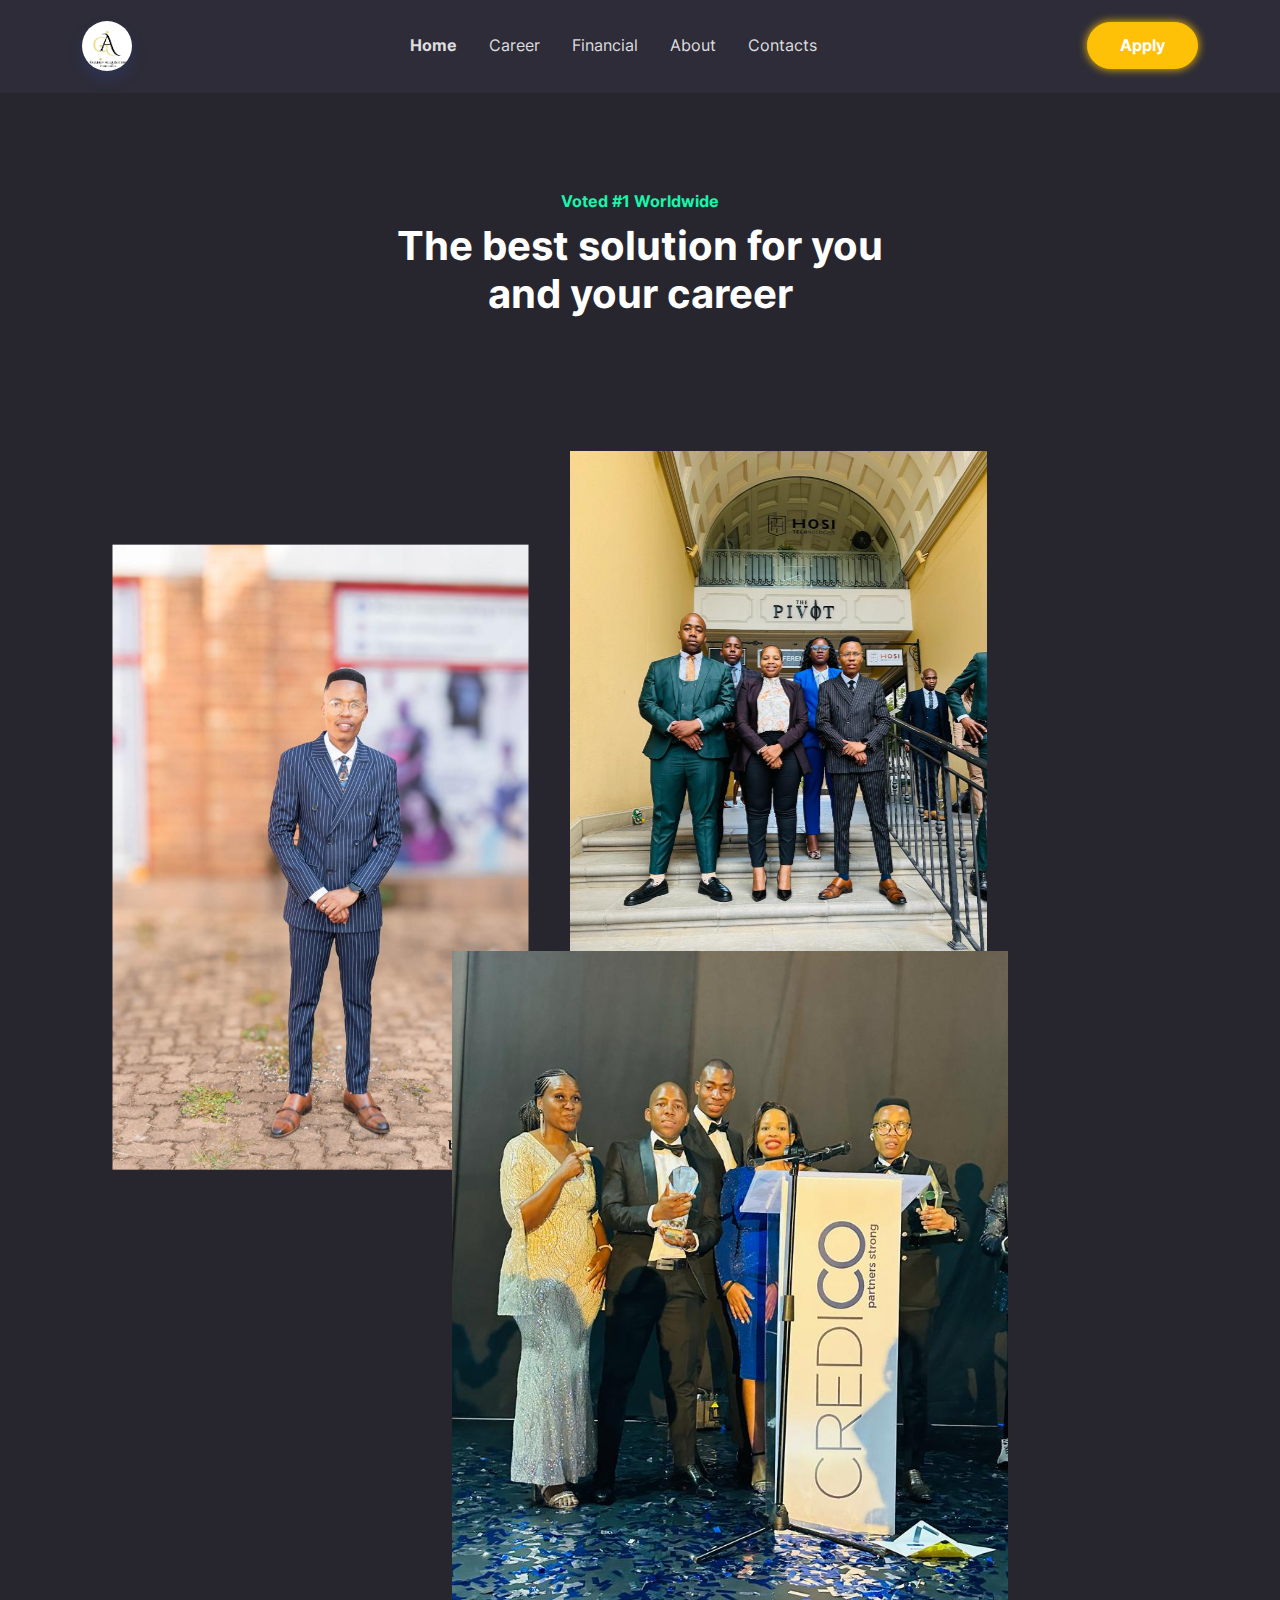
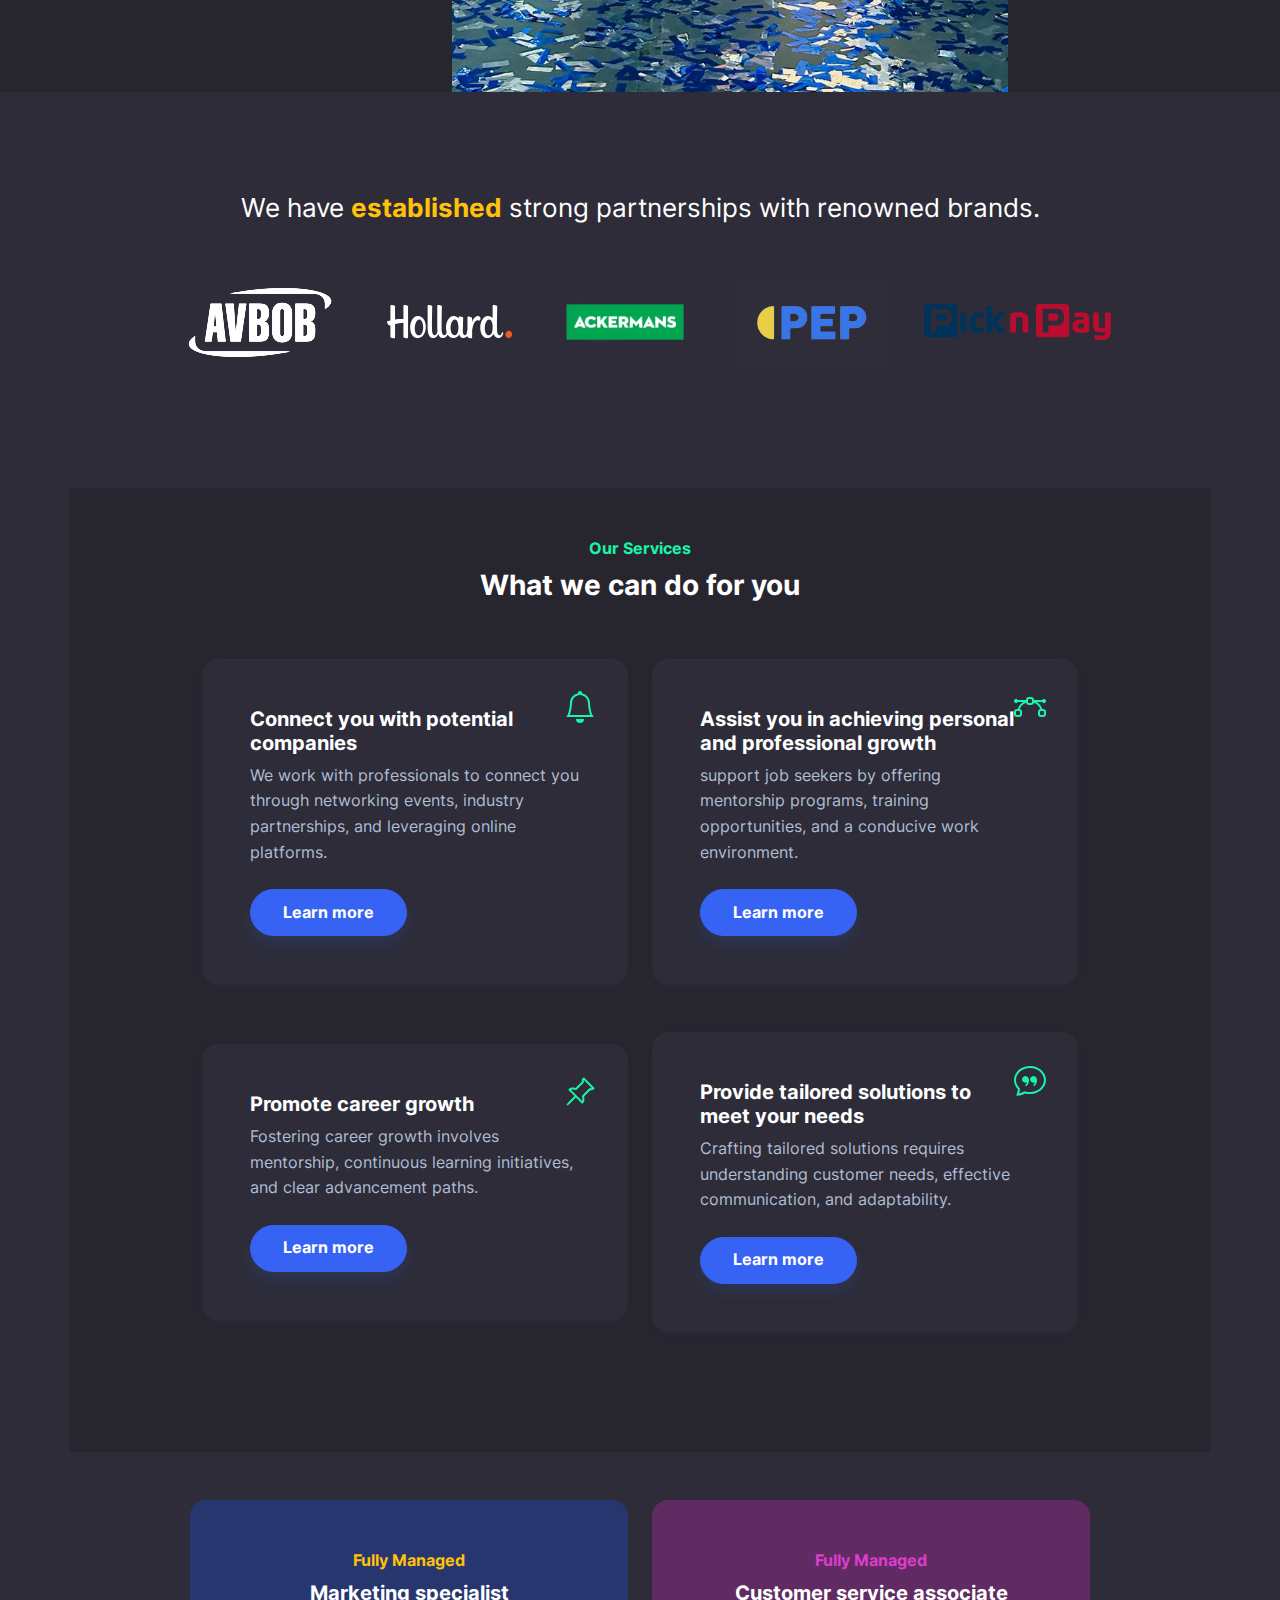
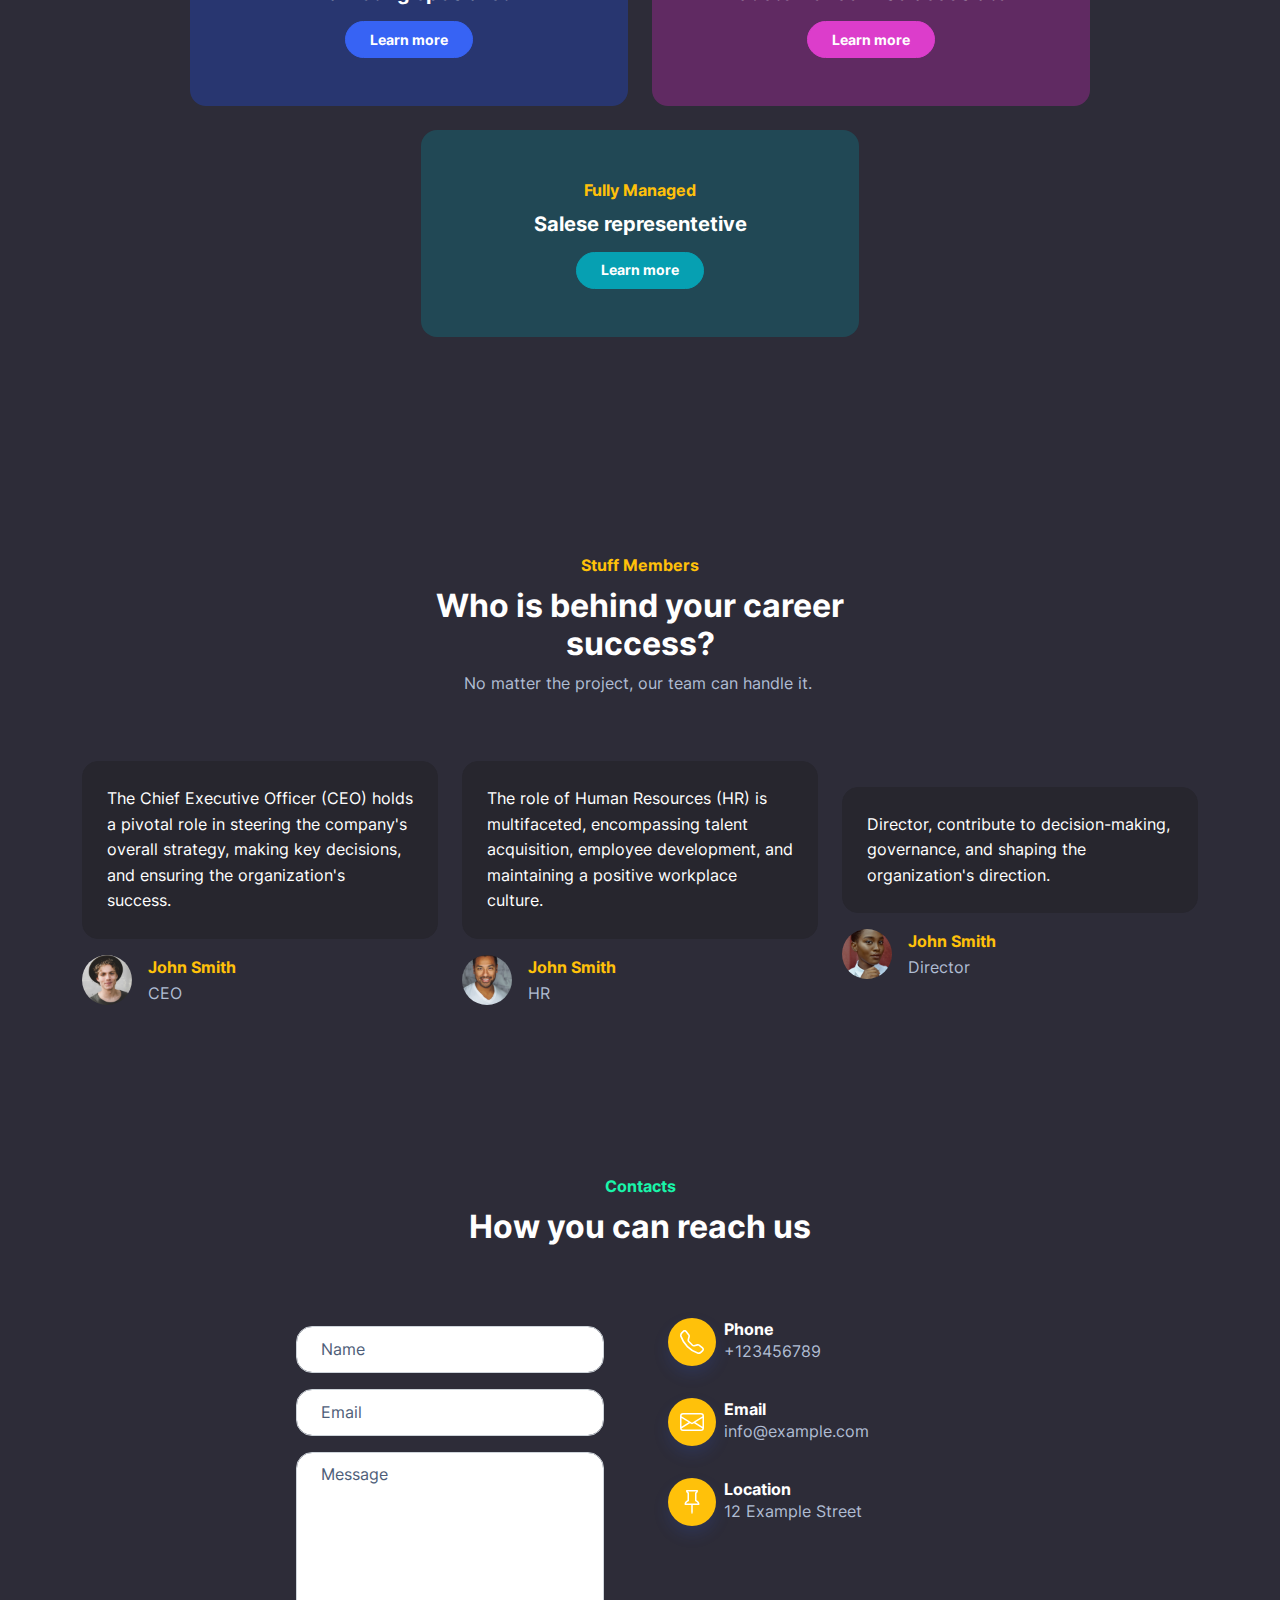
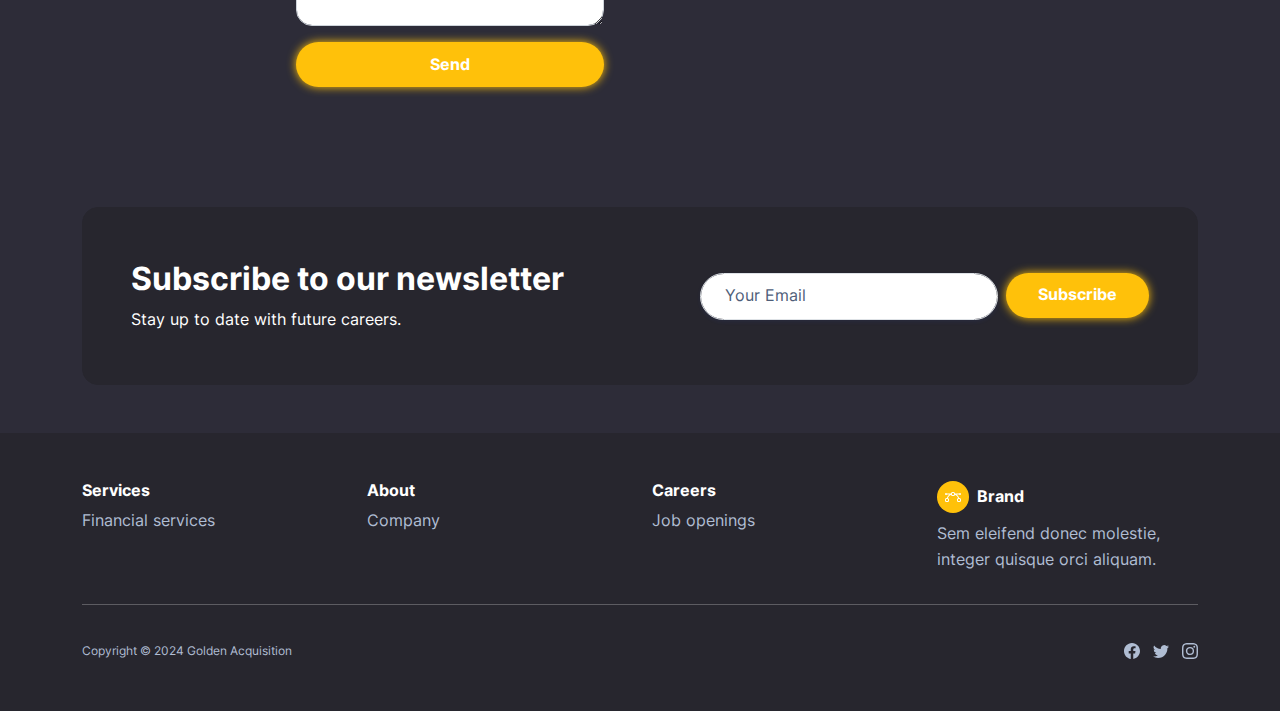
==== index.html @ b8c6640c "Initial commit" ====
<!DOCTYPE html>
<html lang="en" style="--bs-primary: #ffc10a;--bs-primary-rgb: 255,193,10;--bs-info: #ffc10a;--bs-info-rgb: 255,193,10;">

<head>
    <meta charset="utf-8">
    <meta name="viewport" content="width=device-width, initial-scale=1.0, shrink-to-fit=no">
    <title>Home - Brand</title>
    <link rel="stylesheet" href="assets/bootstrap/css/bootstrap.min.css">
    <link rel="stylesheet" href="assets/css/Inter.css">
    <link rel="stylesheet" href="assets/css/Footer-Basic-icons.css">
</head>

<body>
    <nav class="navbar navbar-dark navbar-expand-md sticky-top py-3" id="mainNav" style="--bs-primary: #ffc107;--bs-primary-rgb: 255,193,7;">
        <div class="container"><a class="navbar-brand d-flex align-items-center" href="/" style="margin: 0;"><span class="bs-icon-sm bs-icon-circle bs-icon-primary shadow d-flex justify-content-center align-items-center me-2 bs-icon" style="background: url(&quot;assets/img/clipboard-image-3.png&quot;) no-repeat;background-size: 100%;width: 50px;height: 50px;"></span></a><button data-bs-toggle="collapse" class="navbar-toggler" data-bs-target="#navcol-1"><span class="visually-hidden">Toggle navigation</span><span class="navbar-toggler-icon"></span></button>
            <div class="collapse navbar-collapse text-center" id="navcol-1">
                <ul class="navbar-nav mx-auto">
                    <li class="nav-item"><a class="nav-link active" href="index.html">Home</a></li>
                    <li class="nav-item"><a class="nav-link" href="career.html">Career</a></li>
                    <li class="nav-item"><a class="nav-link" href="financial.html">Financial</a></li>
                    <li class="nav-item"><a class="nav-link" href="about.html">About</a></li>
                    <li class="nav-item"><a class="nav-link" href="contacts.html">Contacts</a></li>
                </ul><a class="btn btn-primary shadow" role="button" href="apply.html" style="background: var(--bs-primary);border-color: var(--bs-primary);box-shadow: 0px 0px 10px 0px var(--bs-primary) !important;">Apply</a>
            </div>
        </div>
    </nav>
    <header class="bg-dark">
        <div class="container pt-4 pt-xl-5">
            <div class="row pt-5">
                <div class="col-md-8 col-xl-6 text-center text-md-start mx-auto">
                    <div class="text-center">
                        <p class="fw-bold text-success mb-2">Voted #1 Worldwide</p>
                        <h1 class="fw-bold">The best solution for you and your career</h1>
                    </div>
                </div>
                <div class="col-12 col-lg-10 mx-auto">
                    <div class="position-relative" style="display: flex;flex-wrap: wrap;justify-content: flex-end;">
                        <div style="position: relative;flex: 0 0 45%;transform: translate3d(-15%, 35%, 0);"><img class="img-fluid" data-bss-parallax="" data-bss-parallax-speed="0.3" src="assets/img/clipboard-image.png"></div>
                        <div style="position: relative;flex: 0 0 45%;transform: translate3d(-5%, 20%, 0);"><img class="img-fluid" data-bss-parallax="" data-bss-parallax-speed="0.4" src="assets/img/clipboard-image-1.png"></div>
                        <div style="position: relative;flex: 0 0 60%;transform: translate3d(0, 0%, 0);"><img class="img-fluid" data-bss-parallax="" data-bss-parallax-speed="0.8" src="assets/img/clipboard-image-2.png"></div>
                    </div>
                </div>
                <div class="col"></div>
            </div>
        </div>
    </header>
    <section class="py-5">
        <div class="container text-center py-5">
            <p class="mb-4" style="font-size: 1.6rem;">We have&nbsp;<span class="text-success" style="color: var(--bs-primary) !important;"><strong>established</strong></span>&nbsp;strong partnerships with renowned brands.</p><a href="#"> <img class="m-3" src="assets/img/brands/avbob-new-logo.png"></a><a href="#"> <img class="m-3" src="assets/img/brands/azdba9p2.png"></a><a href="#"> <img class="m-3" src="assets/img/brands/Background.png" width="150px"></a><a href="#"> <img class="m-3" src="assets/img/brands/Pep-Logo-1024x612.png" width="150px"></a><a href="#"> <img class="m-3" src="assets/img/brands/PicknPayLogo.svg"></a>
        </div>
    </section>
    <section>
        <div class="container bg-dark py-5">
            <div class="row">
                <div class="col-md-8 col-xl-6 text-center mx-auto">
                    <p class="fw-bold text-success mb-2">Our Services</p>
                    <h3 class="fw-bold">What we can do for you</h3>
                </div>
            </div>
            <div class="py-5 p-lg-5">
                <div class="row row-cols-1 row-cols-md-2 mx-auto" style="max-width: 900px;">
                    <div class="col mb-5">
                        <div class="card shadow-sm">
                            <div class="card-body px-4 py-5 px-md-5">
                                <div class="bs-icon-lg d-flex justify-content-center align-items-center mb-3 bs-icon" style="top: 1rem;right: 1rem;position: absolute;"><svg xmlns="http://www.w3.org/2000/svg" width="1em" height="1em" fill="currentColor" viewBox="0 0 16 16" class="bi bi-bell text-success">
                                        <path d="M8 16a2 2 0 0 0 2-2H6a2 2 0 0 0 2 2zM8 1.918l-.797.161A4.002 4.002 0 0 0 4 6c0 .628-.134 2.197-.459 3.742-.16.767-.376 1.566-.663 2.258h10.244c-.287-.692-.502-1.49-.663-2.258C12.134 8.197 12 6.628 12 6a4.002 4.002 0 0 0-3.203-3.92L8 1.917zM14.22 12c.223.447.481.801.78 1H1c.299-.199.557-.553.78-1C2.68 10.2 3 6.88 3 6c0-2.42 1.72-4.44 4.005-4.901a1 1 0 1 1 1.99 0A5.002 5.002 0 0 1 13 6c0 .88.32 4.2 1.22 6z"></path>
                                    </svg></div>
                                <h5 class="fw-bold card-title">Connect you with potential companies</h5>
                                <p class="text-muted card-text mb-4">We work with professionals to connect you through networking events, industry partnerships, and leveraging online platforms.</p><a class="btn btn-primary shadow" role="button" href="financial.html">Learn more</a>
                            </div>
                        </div>
                    </div>
                    <div class="col mb-5">
                        <div class="card shadow-sm">
                            <div class="card-body px-4 py-5 px-md-5">
                                <div class="bs-icon-lg d-flex justify-content-center align-items-center mb-3 bs-icon" style="top: 1rem;right: 1rem;position: absolute;"><svg xmlns="http://www.w3.org/2000/svg" width="1em" height="1em" fill="currentColor" viewBox="0 0 16 16" class="bi bi-bezier text-success">
                                        <path fill-rule="evenodd" d="M0 10.5A1.5 1.5 0 0 1 1.5 9h1A1.5 1.5 0 0 1 4 10.5v1A1.5 1.5 0 0 1 2.5 13h-1A1.5 1.5 0 0 1 0 11.5v-1zm1.5-.5a.5.5 0 0 0-.5.5v1a.5.5 0 0 0 .5.5h1a.5.5 0 0 0 .5-.5v-1a.5.5 0 0 0-.5-.5h-1zm10.5.5A1.5 1.5 0 0 1 13.5 9h1a1.5 1.5 0 0 1 1.5 1.5v1a1.5 1.5 0 0 1-1.5 1.5h-1a1.5 1.5 0 0 1-1.5-1.5v-1zm1.5-.5a.5.5 0 0 0-.5.5v1a.5.5 0 0 0 .5.5h1a.5.5 0 0 0 .5-.5v-1a.5.5 0 0 0-.5-.5h-1zM6 4.5A1.5 1.5 0 0 1 7.5 3h1A1.5 1.5 0 0 1 10 4.5v1A1.5 1.5 0 0 1 8.5 7h-1A1.5 1.5 0 0 1 6 5.5v-1zM7.5 4a.5.5 0 0 0-.5.5v1a.5.5 0 0 0 .5.5h1a.5.5 0 0 0 .5-.5v-1a.5.5 0 0 0-.5-.5h-1z"></path>
                                        <path d="M6 4.5H1.866a1 1 0 1 0 0 1h2.668A6.517 6.517 0 0 0 1.814 9H2.5c.123 0 .244.015.358.043a5.517 5.517 0 0 1 3.185-3.185A1.503 1.503 0 0 1 6 5.5v-1zm3.957 1.358A1.5 1.5 0 0 0 10 5.5v-1h4.134a1 1 0 1 1 0 1h-2.668a6.517 6.517 0 0 1 2.72 3.5H13.5c-.123 0-.243.015-.358.043a5.517 5.517 0 0 0-3.185-3.185z"></path>
                                    </svg></div>
                                <h5 class="fw-bold card-title">Assist you in achieving personal and professional growth</h5>
                                <p class="text-muted card-text mb-4">support job seekers by offering mentorship programs, training opportunities, and a conducive work environment.</p><a class="btn btn-primary shadow" role="button" href="financial.html">Learn more</a>
                            </div>
                        </div>
                    </div>
                    <div class="col d-xl-flex align-items-xl-center mb-4">
                        <div class="card shadow-sm">
                            <div class="card-body px-4 py-5 px-md-5">
                                <div class="bs-icon-lg d-flex justify-content-center align-items-center mb-3 bs-icon" style="top: 1rem;right: 1rem;position: absolute;"><svg xmlns="http://www.w3.org/2000/svg" width="1em" height="1em" fill="currentColor" viewBox="0 0 16 16" class="bi bi-pin-angle text-success">
                                        <path d="M9.828.722a.5.5 0 0 1 .354.146l4.95 4.95a.5.5 0 0 1 0 .707c-.48.48-1.072.588-1.503.588-.177 0-.335-.018-.46-.039l-3.134 3.134a5.927 5.927 0 0 1 .16 1.013c.046.702-.032 1.687-.72 2.375a.5.5 0 0 1-.707 0l-2.829-2.828-3.182 3.182c-.195.195-1.219.902-1.414.707-.195-.195.512-1.22.707-1.414l3.182-3.182-2.828-2.829a.5.5 0 0 1 0-.707c.688-.688 1.673-.767 2.375-.72a5.922 5.922 0 0 1 1.013.16l3.134-3.133a2.772 2.772 0 0 1-.04-.461c0-.43.108-1.022.589-1.503a.5.5 0 0 1 .353-.146zm.122 2.112v-.002.002zm0-.002v.002a.5.5 0 0 1-.122.51L6.293 6.878a.5.5 0 0 1-.511.12H5.78l-.014-.004a4.507 4.507 0 0 0-.288-.076 4.922 4.922 0 0 0-.765-.116c-.422-.028-.836.008-1.175.15l5.51 5.509c.141-.34.177-.753.149-1.175a4.924 4.924 0 0 0-.192-1.054l-.004-.013v-.001a.5.5 0 0 1 .12-.512l3.536-3.535a.5.5 0 0 1 .532-.115l.096.022c.087.017.208.034.344.034.114 0 .23-.011.343-.04L9.927 2.028c-.029.113-.04.23-.04.343a1.779 1.779 0 0 0 .062.46z"></path>
                                    </svg></div>
                                <h5 class="fw-bold card-title">Promote career growth&nbsp;</h5>
                                <p class="text-muted card-text mb-4">Fostering career growth involves mentorship, continuous learning initiatives, and clear advancement paths.</p><a class="btn btn-primary shadow" role="button" href="financial.html">Learn more</a>
                            </div>
                        </div>
                    </div>
                    <div class="col mb-4">
                        <div class="card shadow-sm">
                            <div class="card-body px-4 py-5 px-md-5">
                                <div class="bs-icon-lg d-flex justify-content-center align-items-center mb-3 bs-icon" style="top: 1rem;right: 1rem;position: absolute;"><svg xmlns="http://www.w3.org/2000/svg" width="1em" height="1em" fill="currentColor" viewBox="0 0 16 16" class="bi bi-chat-quote text-success">
                                        <path d="M2.678 11.894a1 1 0 0 1 .287.801 10.97 10.97 0 0 1-.398 2c1.395-.323 2.247-.697 2.634-.893a1 1 0 0 1 .71-.074A8.06 8.06 0 0 0 8 14c3.996 0 7-2.807 7-6 0-3.192-3.004-6-7-6S1 4.808 1 8c0 1.468.617 2.83 1.678 3.894zm-.493 3.905a21.682 21.682 0 0 1-.713.129c-.2.032-.352-.176-.273-.362a9.68 9.68 0 0 0 .244-.637l.003-.01c.248-.72.45-1.548.524-2.319C.743 11.37 0 9.76 0 8c0-3.866 3.582-7 8-7s8 3.134 8 7-3.582 7-8 7a9.06 9.06 0 0 1-2.347-.306c-.52.263-1.639.742-3.468 1.105z"></path>
                                        <path d="M7.066 6.76A1.665 1.665 0 0 0 4 7.668a1.667 1.667 0 0 0 2.561 1.406c-.131.389-.375.804-.777 1.22a.417.417 0 0 0 .6.58c1.486-1.54 1.293-3.214.682-4.112zm4 0A1.665 1.665 0 0 0 8 7.668a1.667 1.667 0 0 0 2.561 1.406c-.131.389-.375.804-.777 1.22a.417.417 0 0 0 .6.58c1.486-1.54 1.293-3.214.682-4.112z"></path>
                                    </svg></div>
                                <h5 class="fw-bold card-title" style="width: 300px;">Provide tailored solutions to meet your needs</h5>
                                <p class="text-muted card-text mb-4">Crafting tailored solutions requires understanding customer needs, effective communication, and adaptability. </p><a class="btn btn-primary shadow" role="button" href="financial.html">Learn more</a>
                            </div>
                        </div>
                    </div>
                </div>
            </div>
        </div>
    </section>
    <section>
        <div class="container py-5">
            <div class="mx-auto" style="max-width: 900px;">
                <div class="row row-cols-1 row-cols-md-2 d-flex justify-content-center">
                    <div class="col mb-4">
                        <div class="card bg-primary-light">
                            <div class="card-body text-center px-4 py-5 px-md-5">
                                <p class="fw-bold text-primary card-text mb-2">Fully Managed</p>
                                <h5 class="fw-bold card-title mb-3">Marketing specialist</h5><a class="btn btn-primary btn-sm" role="button" href="career.html">Learn more</a>
                            </div>
                        </div>
                    </div>
                    <div class="col mb-4">
                        <div class="card bg-secondary-light">
                            <div class="card-body text-center px-4 py-5 px-md-5">
                                <p class="fw-bold text-secondary card-text mb-2">Fully Managed</p>
                                <h5 class="fw-bold card-title mb-3">Customer service associate</h5><a class="btn btn-secondary btn-sm" role="button" href="career.html">Learn more</a>
                            </div>
                        </div>
                    </div>
                    <div class="col mb-4">
                        <div class="card bg-info-light">
                            <div class="card-body text-center px-4 py-5 px-md-5">
                                <p class="fw-bold text-info card-text mb-2">Fully Managed</p>
                                <h5 class="fw-bold card-title mb-3">Salese representetive</h5><a class="btn btn-info btn-sm" role="button" href="career.html">Learn more</a>
                            </div>
                        </div>
                    </div>
                </div>
            </div>
        </div>
    </section>
    <section class="py-5 mt-5">
        <div class="container py-5">
            <div class="row mb-5">
                <div class="col-md-8 col-xl-6 text-center mx-auto">
                    <p class="fw-bold text-success mb-2" style="color: var(--bs-primary)!important;">Stuff Members</p>
                    <h2 class="fw-bold">Who is behind your career success?</h2>
                    <p class="text-muted">No matter the project, our team can handle it.&nbsp;</p>
                </div>
            </div>
            <div class="row row-cols-1 row-cols-sm-2 row-cols-lg-3 d-sm-flex justify-content-sm-center">
                <div class="col mb-4">
                    <div class="d-flex flex-column align-items-center align-items-sm-start">
                        <p class="bg-dark border rounded border-dark p-4">The Chief Executive Officer (CEO) holds a pivotal role in steering the company's overall strategy, making key decisions, and ensuring the organization's success.</p>
                        <div class="d-flex"><img class="rounded-circle flex-shrink-0 me-3 fit-cover" width="50" height="50" src="assets/img/team/avatar2.jpg">
                            <div>
                                <p class="fw-bold text-primary mb-0">John Smith</p>
                                <p class="text-muted mb-0">CEO</p>
                            </div>
                        </div>
                    </div>
                </div>
                <div class="col mb-4">
                    <div class="d-flex flex-column align-items-center align-items-sm-start">
                        <p class="bg-dark border rounded border-dark p-4">The role of Human Resources (HR) is multifaceted, encompassing talent acquisition, employee development, and maintaining a positive workplace culture. </p>
                        <div class="d-flex"><img class="rounded-circle flex-shrink-0 me-3 fit-cover" width="50" height="50" src="assets/img/team/avatar4.jpg">
                            <div>
                                <p class="fw-bold text-primary mb-0">John Smith</p>
                                <p class="text-muted mb-0">HR</p>
                            </div>
                        </div>
                    </div>
                </div>
                <div class="col d-xl-flex align-items-xl-center mb-4">
                    <div class="d-flex flex-column align-items-center align-items-sm-start">
                        <p class="bg-dark border rounded border-dark p-4">Director, contribute to decision-making, governance, and shaping the organization's direction. </p>
                        <div class="d-flex"><img class="rounded-circle flex-shrink-0 me-3 fit-cover" width="50" height="50" src="assets/img/team/avatar5.jpg">
                            <div>
                                <p class="fw-bold text-primary mb-0">John Smith</p>
                                <p class="text-muted mb-0">Director</p>
                            </div>
                        </div>
                    </div>
                </div>
            </div>
        </div>
    </section>
    <section class="py-5">
        <div class="container">
            <div class="row mb-5">
                <div class="col-md-8 col-xl-6 text-center mx-auto">
                    <p class="fw-bold text-success mb-2">Contacts</p>
                    <h2 class="fw-bold">How you can reach us</h2>
                </div>
            </div>
            <div class="row d-flex justify-content-center">
                <div class="col-md-6 col-xl-4">
                    <div>
                        <form class="p-3 p-xl-4" action="server_script2.php" method="post">
                            <div class="mb-3"><input class="form-control" type="text" id="name-1" name="name" placeholder="Name"></div>
                            <div class="mb-3"><input class="form-control" type="email" id="email-1" name="email" placeholder="Email"></div>
                            <div class="mb-3"><textarea class="form-control" id="message-1" name="message" rows="6" placeholder="Message"></textarea></div>
                            <div><button class="btn btn-primary shadow d-block w-100" type="submit" style="background: var(--bs-primary);box-shadow: 0px 0px 10px 0px var(--bs-primary) !important;border-width: 0px;">Send </button></div>
                        </form>
                    </div>
                </div>
                <div class="col-md-4 col-xl-4 d-flex justify-content-center justify-content-xl-start">
                    <div class="d-flex flex-wrap flex-md-column justify-content-md-start align-items-md-start h-100">
                        <div class="d-flex align-items-center p-3">
                            <div class="bs-icon-md bs-icon-circle bs-icon-primary shadow d-flex flex-shrink-0 justify-content-center align-items-center d-inline-block bs-icon bs-icon-md"><svg xmlns="http://www.w3.org/2000/svg" width="1em" height="1em" fill="currentColor" viewBox="0 0 16 16" class="bi bi-telephone">
                                    <path d="M3.654 1.328a.678.678 0 0 0-1.015-.063L1.605 2.3c-.483.484-.661 1.169-.45 1.77a17.568 17.568 0 0 0 4.168 6.608 17.569 17.569 0 0 0 6.608 4.168c.601.211 1.286.033 1.77-.45l1.034-1.034a.678.678 0 0 0-.063-1.015l-2.307-1.794a.678.678 0 0 0-.58-.122l-2.19.547a1.745 1.745 0 0 1-1.657-.459L5.482 8.062a1.745 1.745 0 0 1-.46-1.657l.548-2.19a.678.678 0 0 0-.122-.58L3.654 1.328zM1.884.511a1.745 1.745 0 0 1 2.612.163L6.29 2.98c.329.423.445.974.315 1.494l-.547 2.19a.678.678 0 0 0 .178.643l2.457 2.457a.678.678 0 0 0 .644.178l2.189-.547a1.745 1.745 0 0 1 1.494.315l2.306 1.794c.829.645.905 1.87.163 2.611l-1.034 1.034c-.74.74-1.846 1.065-2.877.702a18.634 18.634 0 0 1-7.01-4.42 18.634 18.634 0 0 1-4.42-7.009c-.362-1.03-.037-2.137.703-2.877L1.885.511z"></path>
                                </svg></div>
                            <div class="px-2">
                                <h6 class="fw-bold mb-0">Phone</h6>
                                <p class="text-muted mb-0">+123456789</p>
                            </div>
                        </div>
                        <div class="d-flex align-items-center p-3">
                            <div class="bs-icon-md bs-icon-circle bs-icon-primary shadow d-flex flex-shrink-0 justify-content-center align-items-center d-inline-block bs-icon bs-icon-md"><svg xmlns="http://www.w3.org/2000/svg" width="1em" height="1em" fill="currentColor" viewBox="0 0 16 16" class="bi bi-envelope">
                                    <path fill-rule="evenodd" d="M0 4a2 2 0 0 1 2-2h12a2 2 0 0 1 2 2v8a2 2 0 0 1-2 2H2a2 2 0 0 1-2-2V4Zm2-1a1 1 0 0 0-1 1v.217l7 4.2 7-4.2V4a1 1 0 0 0-1-1H2Zm13 2.383-4.708 2.825L15 11.105V5.383Zm-.034 6.876-5.64-3.471L8 9.583l-1.326-.795-5.64 3.47A1 1 0 0 0 2 13h12a1 1 0 0 0 .966-.741ZM1 11.105l4.708-2.897L1 5.383v5.722Z"></path>
                                </svg></div>
                            <div class="px-2">
                                <h6 class="fw-bold mb-0">Email</h6>
                                <p class="text-muted mb-0">info@example.com</p>
                            </div>
                        </div>
                        <div class="d-flex align-items-center p-3">
                            <div class="bs-icon-md bs-icon-circle bs-icon-primary shadow d-flex flex-shrink-0 justify-content-center align-items-center d-inline-block bs-icon bs-icon-md"><svg xmlns="http://www.w3.org/2000/svg" width="1em" height="1em" fill="currentColor" viewBox="0 0 16 16" class="bi bi-pin">
                                    <path d="M4.146.146A.5.5 0 0 1 4.5 0h7a.5.5 0 0 1 .5.5c0 .68-.342 1.174-.646 1.479-.126.125-.25.224-.354.298v4.431l.078.048c.203.127.476.314.751.555C12.36 7.775 13 8.527 13 9.5a.5.5 0 0 1-.5.5h-4v4.5c0 .276-.224 1.5-.5 1.5s-.5-1.224-.5-1.5V10h-4a.5.5 0 0 1-.5-.5c0-.973.64-1.725 1.17-2.189A5.921 5.921 0 0 1 5 6.708V2.277a2.77 2.77 0 0 1-.354-.298C4.342 1.674 4 1.179 4 .5a.5.5 0 0 1 .146-.354zm1.58 1.408-.002-.001.002.001zm-.002-.001.002.001A.5.5 0 0 1 6 2v5a.5.5 0 0 1-.276.447h-.002l-.012.007-.054.03a4.922 4.922 0 0 0-.827.58c-.318.278-.585.596-.725.936h7.792c-.14-.34-.407-.658-.725-.936a4.915 4.915 0 0 0-.881-.61l-.012-.006h-.002A.5.5 0 0 1 10 7V2a.5.5 0 0 1 .295-.458 1.775 1.775 0 0 0 .351-.271c.08-.08.155-.17.214-.271H5.14c.06.1.133.191.214.271a1.78 1.78 0 0 0 .37.282z"></path>
                                </svg></div>
                            <div class="px-2">
                                <h6 class="fw-bold mb-0">Location</h6>
                                <p class="text-muted mb-0">12 Example Street</p>
                            </div>
                        </div>
                    </div>
                </div>
            </div>
        </div>
    </section>
    <section class="py-5">
        <div class="container">
            <div class="bg-dark border rounded border-dark d-flex flex-column justify-content-between align-items-center flex-lg-row p-4 p-lg-5">
                <div class="text-center text-lg-start py-3 py-lg-1">
                    <h2 class="fw-bold mb-2">Subscribe to our newsletter</h2>
                    <p class="mb-0">Stay up to date with future careers.</p>
                </div>
                <form class="d-flex justify-content-center flex-wrap flex-lg-nowrap" action="server_script3.php" method="post">
                    <div class="my-2"><input class="border rounded-pill shadow-sm form-control" type="email" name="email" placeholder="Your Email"></div>
                    <div class="my-2"><button class="btn btn-primary shadow ms-2" type="submit" style="background: var(--bs-primary);border-width: 0px;box-shadow: 0px 0px 10px 0px var(--bs-primary) !important;">Subscribe </button></div>
                </form>
            </div>
        </div>
    </section>
    <footer class="bg-dark">
        <div class="container py-4 py-lg-5">
            <div class="row justify-content-center">
                <div class="col-sm-4 col-md-3 text-center text-lg-start d-flex flex-column">
                    <h3 class="fs-6 fw-bold">Services</h3>
                    <ul class="list-unstyled">
                        <li><a href="#">Financial services</a></li>
                    </ul>
                </div>
                <div class="col-sm-4 col-md-3 text-center text-lg-start d-flex flex-column">
                    <h3 class="fs-6 fw-bold">About</h3>
                    <ul class="list-unstyled">
                        <li><a href="about.html">Company</a></li>
                    </ul>
                </div>
                <div class="col-sm-4 col-md-3 text-center text-lg-start d-flex flex-column">
                    <h3 class="fs-6 fw-bold">Careers</h3>
                    <ul class="list-unstyled">
                        <li><a href="career.html">Job openings</a></li>
                    </ul>
                </div>
                <div class="col-lg-3 text-center text-lg-start d-flex flex-column align-items-center order-first align-items-lg-start order-lg-last">
                    <div class="fw-bold d-flex align-items-center mb-2"><span class="bs-icon-sm bs-icon-circle bs-icon-primary d-flex justify-content-center align-items-center bs-icon me-2"><svg xmlns="http://www.w3.org/2000/svg" width="1em" height="1em" fill="currentColor" viewBox="0 0 16 16" class="bi bi-bezier">
                                <path fill-rule="evenodd" d="M0 10.5A1.5 1.5 0 0 1 1.5 9h1A1.5 1.5 0 0 1 4 10.5v1A1.5 1.5 0 0 1 2.5 13h-1A1.5 1.5 0 0 1 0 11.5v-1zm1.5-.5a.5.5 0 0 0-.5.5v1a.5.5 0 0 0 .5.5h1a.5.5 0 0 0 .5-.5v-1a.5.5 0 0 0-.5-.5h-1zm10.5.5A1.5 1.5 0 0 1 13.5 9h1a1.5 1.5 0 0 1 1.5 1.5v1a1.5 1.5 0 0 1-1.5 1.5h-1a1.5 1.5 0 0 1-1.5-1.5v-1zm1.5-.5a.5.5 0 0 0-.5.5v1a.5.5 0 0 0 .5.5h1a.5.5 0 0 0 .5-.5v-1a.5.5 0 0 0-.5-.5h-1zM6 4.5A1.5 1.5 0 0 1 7.5 3h1A1.5 1.5 0 0 1 10 4.5v1A1.5 1.5 0 0 1 8.5 7h-1A1.5 1.5 0 0 1 6 5.5v-1zM7.5 4a.5.5 0 0 0-.5.5v1a.5.5 0 0 0 .5.5h1a.5.5 0 0 0 .5-.5v-1a.5.5 0 0 0-.5-.5h-1z"></path>
                                <path d="M6 4.5H1.866a1 1 0 1 0 0 1h2.668A6.517 6.517 0 0 0 1.814 9H2.5c.123 0 .244.015.358.043a5.517 5.517 0 0 1 3.185-3.185A1.503 1.503 0 0 1 6 5.5v-1zm3.957 1.358A1.5 1.5 0 0 0 10 5.5v-1h4.134a1 1 0 1 1 0 1h-2.668a6.517 6.517 0 0 1 2.72 3.5H13.5c-.123 0-.243.015-.358.043a5.517 5.517 0 0 0-3.185-3.185z"></path>
                            </svg></span><span>Brand</span></div>
                    <p class="text-muted">Sem eleifend donec molestie, integer quisque orci aliquam.</p>
                </div>
            </div>
            <hr>
            <div class="text-muted d-flex justify-content-between align-items-center pt-3">
                <p class="mb-0" style="font-size: 12px;">Copyright © 2024 Golden Acquisition</p>
                <ul class="list-inline mb-0">
                    <li class="list-inline-item"><svg xmlns="http://www.w3.org/2000/svg" width="1em" height="1em" fill="currentColor" viewBox="0 0 16 16" class="bi bi-facebook">
                            <path d="M16 8.049c0-4.446-3.582-8.05-8-8.05C3.58 0-.002 3.603-.002 8.05c0 4.017 2.926 7.347 6.75 7.951v-5.625h-2.03V8.05H6.75V6.275c0-2.017 1.195-3.131 3.022-3.131.876 0 1.791.157 1.791.157v1.98h-1.009c-.993 0-1.303.621-1.303 1.258v1.51h2.218l-.354 2.326H9.25V16c3.824-.604 6.75-3.934 6.75-7.951z"></path>
                        </svg></li>
                    <li class="list-inline-item"><svg xmlns="http://www.w3.org/2000/svg" width="1em" height="1em" fill="currentColor" viewBox="0 0 16 16" class="bi bi-twitter">
                            <path d="M5.026 15c6.038 0 9.341-5.003 9.341-9.334 0-.14 0-.282-.006-.422A6.685 6.685 0 0 0 16 3.542a6.658 6.658 0 0 1-1.889.518 3.301 3.301 0 0 0 1.447-1.817 6.533 6.533 0 0 1-2.087.793A3.286 3.286 0 0 0 7.875 6.03a9.325 9.325 0 0 1-6.767-3.429 3.289 3.289 0 0 0 1.018 4.382A3.323 3.323 0 0 1 .64 6.575v.045a3.288 3.288 0 0 0 2.632 3.218 3.203 3.203 0 0 1-.865.115 3.23 3.23 0 0 1-.614-.057 3.283 3.283 0 0 0 3.067 2.277A6.588 6.588 0 0 1 .78 13.58a6.32 6.32 0 0 1-.78-.045A9.344 9.344 0 0 0 5.026 15z"></path>
                        </svg></li>
                    <li class="list-inline-item"><svg xmlns="http://www.w3.org/2000/svg" width="1em" height="1em" fill="currentColor" viewBox="0 0 16 16" class="bi bi-instagram">
                            <path d="M8 0C5.829 0 5.556.01 4.703.048 3.85.088 3.269.222 2.76.42a3.917 3.917 0 0 0-1.417.923A3.927 3.927 0 0 0 .42 2.76C.222 3.268.087 3.85.048 4.7.01 5.555 0 5.827 0 8.001c0 2.172.01 2.444.048 3.297.04.852.174 1.433.372 1.942.205.526.478.972.923 1.417.444.445.89.719 1.416.923.51.198 1.09.333 1.942.372C5.555 15.99 5.827 16 8 16s2.444-.01 3.298-.048c.851-.04 1.434-.174 1.943-.372a3.916 3.916 0 0 0 1.416-.923c.445-.445.718-.891.923-1.417.197-.509.332-1.09.372-1.942C15.99 10.445 16 10.173 16 8s-.01-2.445-.048-3.299c-.04-.851-.175-1.433-.372-1.941a3.926 3.926 0 0 0-.923-1.417A3.911 3.911 0 0 0 13.24.42c-.51-.198-1.092-.333-1.943-.372C10.443.01 10.172 0 7.998 0h.003zm-.717 1.442h.718c2.136 0 2.389.007 3.232.046.78.035 1.204.166 1.486.275.373.145.64.319.92.599.28.28.453.546.598.92.11.281.24.705.275 1.485.039.843.047 1.096.047 3.231s-.008 2.389-.047 3.232c-.035.78-.166 1.203-.275 1.485a2.47 2.47 0 0 1-.599.919c-.28.28-.546.453-.92.598-.28.11-.704.24-1.485.276-.843.038-1.096.047-3.232.047s-2.39-.009-3.233-.047c-.78-.036-1.203-.166-1.485-.276a2.478 2.478 0 0 1-.92-.598 2.48 2.48 0 0 1-.6-.92c-.109-.281-.24-.705-.275-1.485-.038-.843-.046-1.096-.046-3.233 0-2.136.008-2.388.046-3.231.036-.78.166-1.204.276-1.486.145-.373.319-.64.599-.92.28-.28.546-.453.92-.598.282-.11.705-.24 1.485-.276.738-.034 1.024-.044 2.515-.045v.002zm4.988 1.328a.96.96 0 1 0 0 1.92.96.96 0 0 0 0-1.92zm-4.27 1.122a4.109 4.109 0 1 0 0 8.217 4.109 4.109 0 0 0 0-8.217zm0 1.441a2.667 2.667 0 1 1 0 5.334 2.667 2.667 0 0 1 0-5.334z"></path>
                        </svg></li>
                </ul>
            </div>
        </div>
    </footer>
    <script src="assets/bootstrap/js/bootstrap.min.js"></script>
    <script src="assets/js/bold-and-dark.js"></script>
    <script src="assets/js/forminput.js"></script>
    <script src="assets/js/untitled.js"></script>
    <script src="assets/js/userinput.js"></script>
</body>

</html>
---- assets/css/Inter.css ----
@font-face {
	font-family: 'Inter';
	src: url(../../assets/fonts/UcC73FwrK3iLTeHuS_fvQtMwCp50KnMa2JL7SUc.woff2) format('woff2');
	font-weight: 300;
	font-style: normal;
	font-display: swap;
	unicode-range: U+0460-052F, U+1C80-1C88, U+20B4, U+2DE0-2DFF, U+A640-A69F, U+FE2E-FE2F;
}

@font-face {
	font-family: 'Inter';
	src: url(../../assets/fonts/UcC73FwrK3iLTeHuS_fvQtMwCp50KnMa0ZL7SUc.woff2) format('woff2');
	font-weight: 300;
	font-style: normal;
	font-display: swap;
	unicode-range: U+0301, U+0400-045F, U+0490-0491, U+04B0-04B1, U+2116;
}

@font-face {
	font-family: 'Inter';
	src: url(../../assets/fonts/UcC73FwrK3iLTeHuS_fvQtMwCp50KnMa2ZL7SUc.woff2) format('woff2');
	font-weight: 300;
	font-style: normal;
	font-display: swap;
	unicode-range: U+1F00-1FFF;
}

@font-face {
	font-family: 'Inter';
	src: url(../../assets/fonts/UcC73FwrK3iLTeHuS_fvQtMwCp50KnMa1pL7SUc.woff2) format('woff2');
	font-weight: 300;
	font-style: normal;
	font-display: swap;
	unicode-range: U+0370-03FF;
}

@font-face {
	font-family: 'Inter';
	src: url(../../assets/fonts/UcC73FwrK3iLTeHuS_fvQtMwCp50KnMa2pL7SUc.woff2) format('woff2');
	font-weight: 300;
	font-style: normal;
	font-display: swap;
	unicode-range: U+0102-0103, U+0110-0111, U+0128-0129, U+0168-0169, U+01A0-01A1, U+01AF-01B0, U+0300-0301, U+0303-0304, U+0308-0309, U+0323, U+0329, U+1EA0-1EF9, U+20AB;
}

@font-face {
	font-family: 'Inter';
	src: url(../../assets/fonts/UcC73FwrK3iLTeHuS_fvQtMwCp50KnMa25L7SUc.woff2) format('woff2');
	font-weight: 300;
	font-style: normal;
	font-display: swap;
	unicode-range: U+0100-02AF, U+0304, U+0308, U+0329, U+1E00-1E9F, U+1EF2-1EFF, U+2020, U+20A0-20AB, U+20AD-20CF, U+2113, U+2C60-2C7F, U+A720-A7FF;
}

@font-face {
	font-family: 'Inter';
	src: url(../../assets/fonts/UcC73FwrK3iLTeHuS_fvQtMwCp50KnMa1ZL7.woff2) format('woff2');
	font-weight: 300;
	font-style: normal;
	font-display: swap;
	unicode-range: U+0000-00FF, U+0131, U+0152-0153, U+02BB-02BC, U+02C6, U+02DA, U+02DC, U+0304, U+0308, U+0329, U+2000-206F, U+2074, U+20AC, U+2122, U+2191, U+2193, U+2212, U+2215, U+FEFF, U+FFFD;
}

@font-face {
	font-family: 'Inter';
	src: url(../../assets/fonts/UcC73FwrK3iLTeHuS_fvQtMwCp50KnMa2JL7SUc.woff2) format('woff2');
	font-weight: 400;
	font-style: normal;
	font-display: swap;
	unicode-range: U+0460-052F, U+1C80-1C88, U+20B4, U+2DE0-2DFF, U+A640-A69F, U+FE2E-FE2F;
}

@font-face {
	font-family: 'Inter';
	src: url(../../assets/fonts/UcC73FwrK3iLTeHuS_fvQtMwCp50KnMa0ZL7SUc.woff2) format('woff2');
	font-weight: 400;
	font-style: normal;
	font-display: swap;
	unicode-range: U+0301, U+0400-045F, U+0490-0491, U+04B0-04B1, U+2116;
}

@font-face {
	font-family: 'Inter';
	src: url(../../assets/fonts/UcC73FwrK3iLTeHuS_fvQtMwCp50KnMa2ZL7SUc.woff2) format('woff2');
	font-weight: 400;
	font-style: normal;
	font-display: swap;
	unicode-range: U+1F00-1FFF;
}

@font-face {
	font-family: 'Inter';
	src: url(../../assets/fonts/UcC73FwrK3iLTeHuS_fvQtMwCp50KnMa1pL7SUc.woff2) format('woff2');
	font-weight: 400;
	font-style: normal;
	font-display: swap;
	unicode-range: U+0370-03FF;
}

@font-face {
	font-family: 'Inter';
	src: url(../../assets/fonts/UcC73FwrK3iLTeHuS_fvQtMwCp50KnMa2pL7SUc.woff2) format('woff2');
	font-weight: 400;
	font-style: normal;
	font-display: swap;
	unicode-range: U+0102-0103, U+0110-0111, U+0128-0129, U+0168-0169, U+01A0-01A1, U+01AF-01B0, U+0300-0301, U+0303-0304, U+0308-0309, U+0323, U+0329, U+1EA0-1EF9, U+20AB;
}

@font-face {
	font-family: 'Inter';
	src: url(../../assets/fonts/UcC73FwrK3iLTeHuS_fvQtMwCp50KnMa25L7SUc.woff2) format('woff2');
	font-weight: 400;
	font-style: normal;
	font-display: swap;
	unicode-range: U+0100-02AF, U+0304, U+0308, U+0329, U+1E00-1E9F, U+1EF2-1EFF, U+2020, U+20A0-20AB, U+20AD-20CF, U+2113, U+2C60-2C7F, U+A720-A7FF;
}

@font-face {
	font-family: 'Inter';
	src: url(../../assets/fonts/UcC73FwrK3iLTeHuS_fvQtMwCp50KnMa1ZL7.woff2) format('woff2');
	font-weight: 400;
	font-style: normal;
	font-display: swap;
	unicode-range: U+0000-00FF, U+0131, U+0152-0153, U+02BB-02BC, U+02C6, U+02DA, U+02DC, U+0304, U+0308, U+0329, U+2000-206F, U+2074, U+20AC, U+2122, U+2191, U+2193, U+2212, U+2215, U+FEFF, U+FFFD;
}

@font-face {
	font-family: 'Inter';
	src: url(../../assets/fonts/UcC73FwrK3iLTeHuS_fvQtMwCp50KnMa2JL7SUc.woff2) format('woff2');
	font-weight: 600;
	font-style: normal;
	font-display: swap;
	unicode-range: U+0460-052F, U+1C80-1C88, U+20B4, U+2DE0-2DFF, U+A640-A69F, U+FE2E-FE2F;
}

@font-face {
	font-family: 'Inter';
	src: url(../../assets/fonts/UcC73FwrK3iLTeHuS_fvQtMwCp50KnMa0ZL7SUc.woff2) format('woff2');
	font-weight: 600;
	font-style: normal;
	font-display: swap;
	unicode-range: U+0301, U+0400-045F, U+0490-0491, U+04B0-04B1, U+2116;
}

@font-face {
	font-family: 'Inter';
	src: url(../../assets/fonts/UcC73FwrK3iLTeHuS_fvQtMwCp50KnMa2ZL7SUc.woff2) format('woff2');
	font-weight: 600;
	font-style: normal;
	font-display: swap;
	unicode-range: U+1F00-1FFF;
}

@font-face {
	font-family: 'Inter';
	src: url(../../assets/fonts/UcC73FwrK3iLTeHuS_fvQtMwCp50KnMa1pL7SUc.woff2) format('woff2');
	font-weight: 600;
	font-style: normal;
	font-display: swap;
	unicode-range: U+0370-03FF;
}

@font-face {
	font-family: 'Inter';
	src: url(../../assets/fonts/UcC73FwrK3iLTeHuS_fvQtMwCp50KnMa2pL7SUc.woff2) format('woff2');
	font-weight: 600;
	font-style: normal;
	font-display: swap;
	unicode-range: U+0102-0103, U+0110-0111, U+0128-0129, U+0168-0169, U+01A0-01A1, U+01AF-01B0, U+0300-0301, U+0303-0304, U+0308-0309, U+0323, U+0329, U+1EA0-1EF9, U+20AB;
}

@font-face {
	font-family: 'Inter';
	src: url(../../assets/fonts/UcC73FwrK3iLTeHuS_fvQtMwCp50KnMa25L7SUc.woff2) format('woff2');
	font-weight: 600;
	font-style: normal;
	font-display: swap;
	unicode-range: U+0100-02AF, U+0304, U+0308, U+0329, U+1E00-1E9F, U+1EF2-1EFF, U+2020, U+20A0-20AB, U+20AD-20CF, U+2113, U+2C60-2C7F, U+A720-A7FF;
}

@font-face {
	font-family: 'Inter';
	src: url(../../assets/fonts/UcC73FwrK3iLTeHuS_fvQtMwCp50KnMa1ZL7.woff2) format('woff2');
	font-weight: 600;
	font-style: normal;
	font-display: swap;
	unicode-range: U+0000-00FF, U+0131, U+0152-0153, U+02BB-02BC, U+02C6, U+02DA, U+02DC, U+0304, U+0308, U+0329, U+2000-206F, U+2074, U+20AC, U+2122, U+2191, U+2193, U+2212, U+2215, U+FEFF, U+FFFD;
}

@font-face {
	font-family: 'Inter';
	src: url(../../assets/fonts/UcC73FwrK3iLTeHuS_fvQtMwCp50KnMa2JL7SUc.woff2) format('woff2');
	font-weight: 700;
	font-style: normal;
	font-display: swap;
	unicode-range: U+0460-052F, U+1C80-1C88, U+20B4, U+2DE0-2DFF, U+A640-A69F, U+FE2E-FE2F;
}

@font-face {
	font-family: 'Inter';
	src: url(../../assets/fonts/UcC73FwrK3iLTeHuS_fvQtMwCp50KnMa0ZL7SUc.woff2) format('woff2');
	font-weight: 700;
	font-style: normal;
	font-display: swap;
	unicode-range: U+0301, U+0400-045F, U+0490-0491, U+04B0-04B1, U+2116;
}

@font-face {
	font-family: 'Inter';
	src: url(../../assets/fonts/UcC73FwrK3iLTeHuS_fvQtMwCp50KnMa2ZL7SUc.woff2) format('woff2');
	font-weight: 700;
	font-style: normal;
	font-display: swap;
	unicode-range: U+1F00-1FFF;
}

@font-face {
	font-family: 'Inter';
	src: url(../../assets/fonts/UcC73FwrK3iLTeHuS_fvQtMwCp50KnMa1pL7SUc.woff2) format('woff2');
	font-weight: 700;
	font-style: normal;
	font-display: swap;
	unicode-range: U+0370-03FF;
}

@font-face {
	font-family: 'Inter';
	src: url(../../assets/fonts/UcC73FwrK3iLTeHuS_fvQtMwCp50KnMa2pL7SUc.woff2) format('woff2');
	font-weight: 700;
	font-style: normal;
	font-display: swap;
	unicode-range: U+0102-0103, U+0110-0111, U+0128-0129, U+0168-0169, U+01A0-01A1, U+01AF-01B0, U+0300-0301, U+0303-0304, U+0308-0309, U+0323, U+0329, U+1EA0-1EF9, U+20AB;
}

@font-face {
	font-family: 'Inter';
	src: url(../../assets/fonts/UcC73FwrK3iLTeHuS_fvQtMwCp50KnMa25L7SUc.woff2) format('woff2');
	font-weight: 700;
	font-style: normal;
	font-display: swap;
	unicode-range: U+0100-02AF, U+0304, U+0308, U+0329, U+1E00-1E9F, U+1EF2-1EFF, U+2020, U+20A0-20AB, U+20AD-20CF, U+2113, U+2C60-2C7F, U+A720-A7FF;
}

@font-face {
	font-family: 'Inter';
	src: url(../../assets/fonts/UcC73FwrK3iLTeHuS_fvQtMwCp50KnMa1ZL7.woff2) format('woff2');
	font-weight: 700;
	font-style: normal;
	font-display: swap;
	unicode-range: U+0000-00FF, U+0131, U+0152-0153, U+02BB-02BC, U+02C6, U+02DA, U+02DC, U+0304, U+0308, U+0329, U+2000-206F, U+2074, U+20AC, U+2122, U+2191, U+2193, U+2212, U+2215, U+FEFF, U+FFFD;
}

@font-face {
	font-family: 'Inter';
	src: url(../../assets/fonts/UcC73FwrK3iLTeHuS_fvQtMwCp50KnMa2JL7SUc.woff2) format('woff2');
	font-weight: 800;
	font-style: normal;
	font-display: swap;
	unicode-range: U+0460-052F, U+1C80-1C88, U+20B4, U+2DE0-2DFF, U+A640-A69F, U+FE2E-FE2F;
}

@font-face {
	font-family: 'Inter';
	src: url(../../assets/fonts/UcC73FwrK3iLTeHuS_fvQtMwCp50KnMa0ZL7SUc.woff2) format('woff2');
	font-weight: 800;
	font-style: normal;
	font-display: swap;
	unicode-range: U+0301, U+0400-045F, U+0490-0491, U+04B0-04B1, U+2116;
}

@font-face {
	font-family: 'Inter';
	src: url(../../assets/fonts/UcC73FwrK3iLTeHuS_fvQtMwCp50KnMa2ZL7SUc.woff2) format('woff2');
	font-weight: 800;
	font-style: normal;
	font-display: swap;
	unicode-range: U+1F00-1FFF;
}

@font-face {
	font-family: 'Inter';
	src: url(../../assets/fonts/UcC73FwrK3iLTeHuS_fvQtMwCp50KnMa1pL7SUc.woff2) format('woff2');
	font-weight: 800;
	font-style: normal;
	font-display: swap;
	unicode-range: U+0370-03FF;
}

@font-face {
	font-family: 'Inter';
	src: url(../../assets/fonts/UcC73FwrK3iLTeHuS_fvQtMwCp50KnMa2pL7SUc.woff2) format('woff2');
	font-weight: 800;
	font-style: normal;
	font-display: swap;
	unicode-range: U+0102-0103, U+0110-0111, U+0128-0129, U+0168-0169, U+01A0-01A1, U+01AF-01B0, U+0300-0301, U+0303-0304, U+0308-0309, U+0323, U+0329, U+1EA0-1EF9, U+20AB;
}

@font-face {
	font-family: 'Inter';
	src: url(../../assets/fonts/UcC73FwrK3iLTeHuS_fvQtMwCp50KnMa25L7SUc.woff2) format('woff2');
	font-weight: 800;
	font-style: normal;
	font-display: swap;
	unicode-range: U+0100-02AF, U+0304, U+0308, U+0329, U+1E00-1E9F, U+1EF2-1EFF, U+2020, U+20A0-20AB, U+20AD-20CF, U+2113, U+2C60-2C7F, U+A720-A7FF;
}

@font-face {
	font-family: 'Inter';
	src: url(../../assets/fonts/UcC73FwrK3iLTeHuS_fvQtMwCp50KnMa1ZL7.woff2) format('woff2');
	font-weight: 800;
	font-style: normal;
	font-display: swap;
	unicode-range: U+0000-00FF, U+0131, U+0152-0153, U+02BB-02BC, U+02C6, U+02DA, U+02DC, U+0304, U+0308, U+0329, U+2000-206F, U+2074, U+20AC, U+2122, U+2191, U+2193, U+2212, U+2215, U+FEFF, U+FFFD;
}
---- assets/css/Footer-Basic-icons.css ----
.bs-icon {
  --bs-icon-size: .75rem;
  display: flex;
  flex-shrink: 0;
  justify-content: center;
  align-items: center;
  font-size: var(--bs-icon-size);
  width: calc(var(--bs-icon-size) * 2);
  height: calc(var(--bs-icon-size) * 2);
  color: var(--bs-primary);
}

.bs-icon-xs {
  --bs-icon-size: 1rem;
  width: calc(var(--bs-icon-size) * 1.5);
  height: calc(var(--bs-icon-size) * 1.5);
}

.bs-icon-sm {
  --bs-icon-size: 1rem;
}

.bs-icon-md {
  --bs-icon-size: 1.5rem;
}

.bs-icon-lg {
  --bs-icon-size: 2rem;
}

.bs-icon-xl {
  --bs-icon-size: 2.5rem;
}

.bs-icon.bs-icon-primary {
  color: var(--bs-white);
  background: var(--bs-primary);
}

.bs-icon.bs-icon-primary-light {
  color: var(--bs-primary);
  background: rgba(var(--bs-primary-rgb), .2);
}

.bs-icon.bs-icon-semi-white {
  color: var(--bs-primary);
  background: rgba(255, 255, 255, .5);
}

.bs-icon.bs-icon-rounded {
  border-radius: .5rem;
}

.bs-icon.bs-icon-circle {
  border-radius: 50%;
}
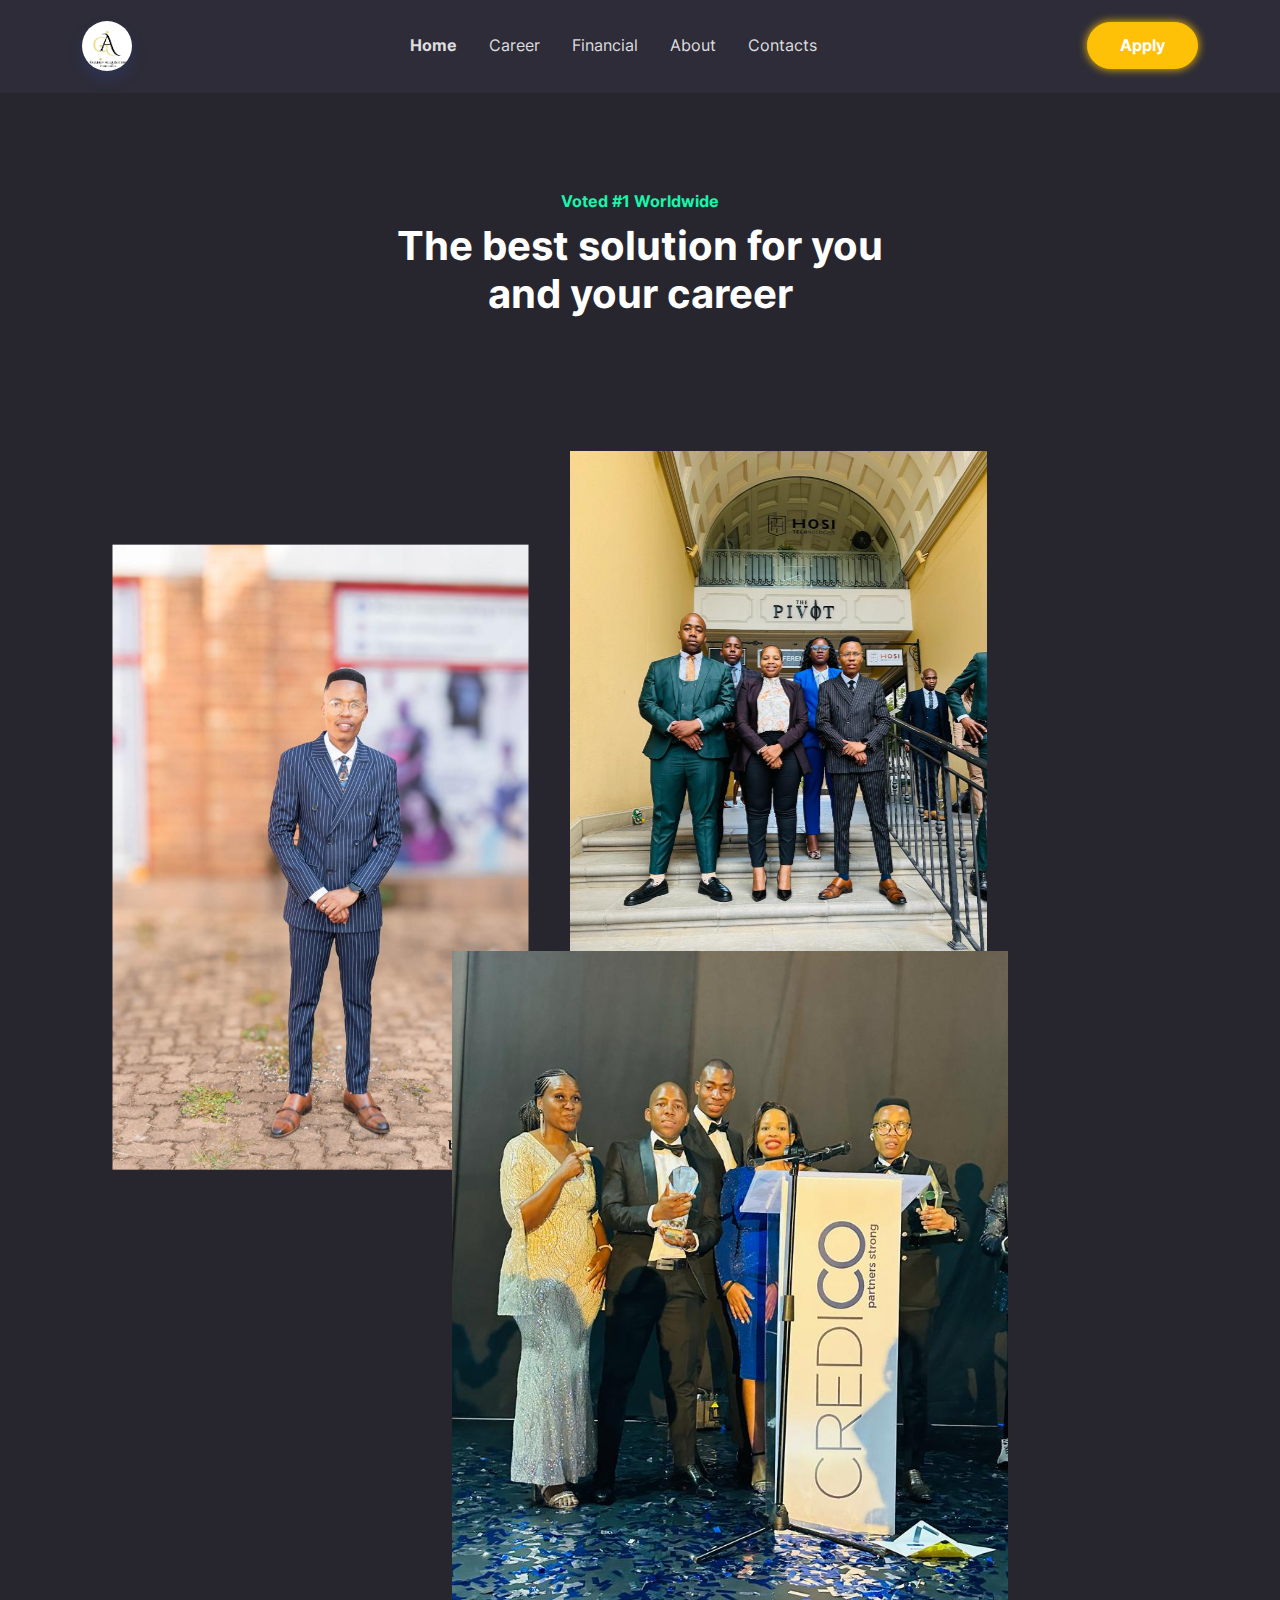
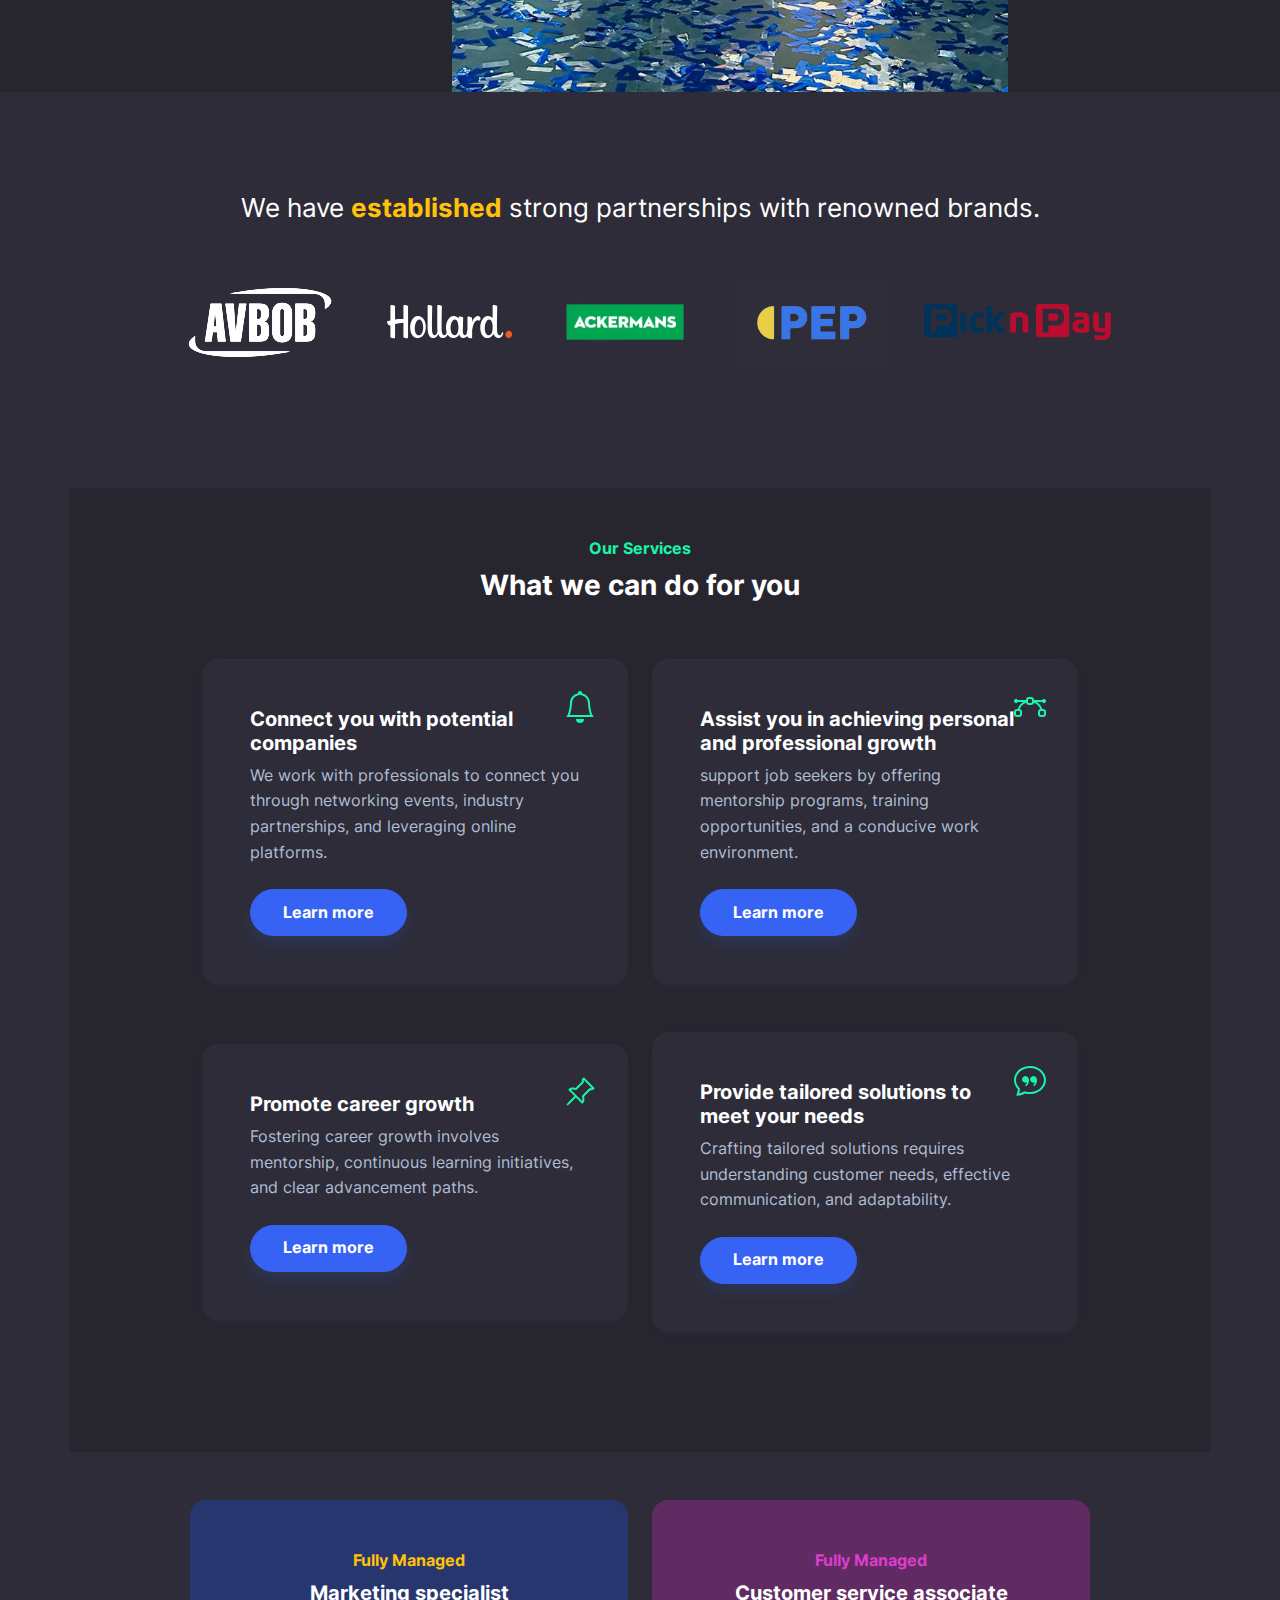
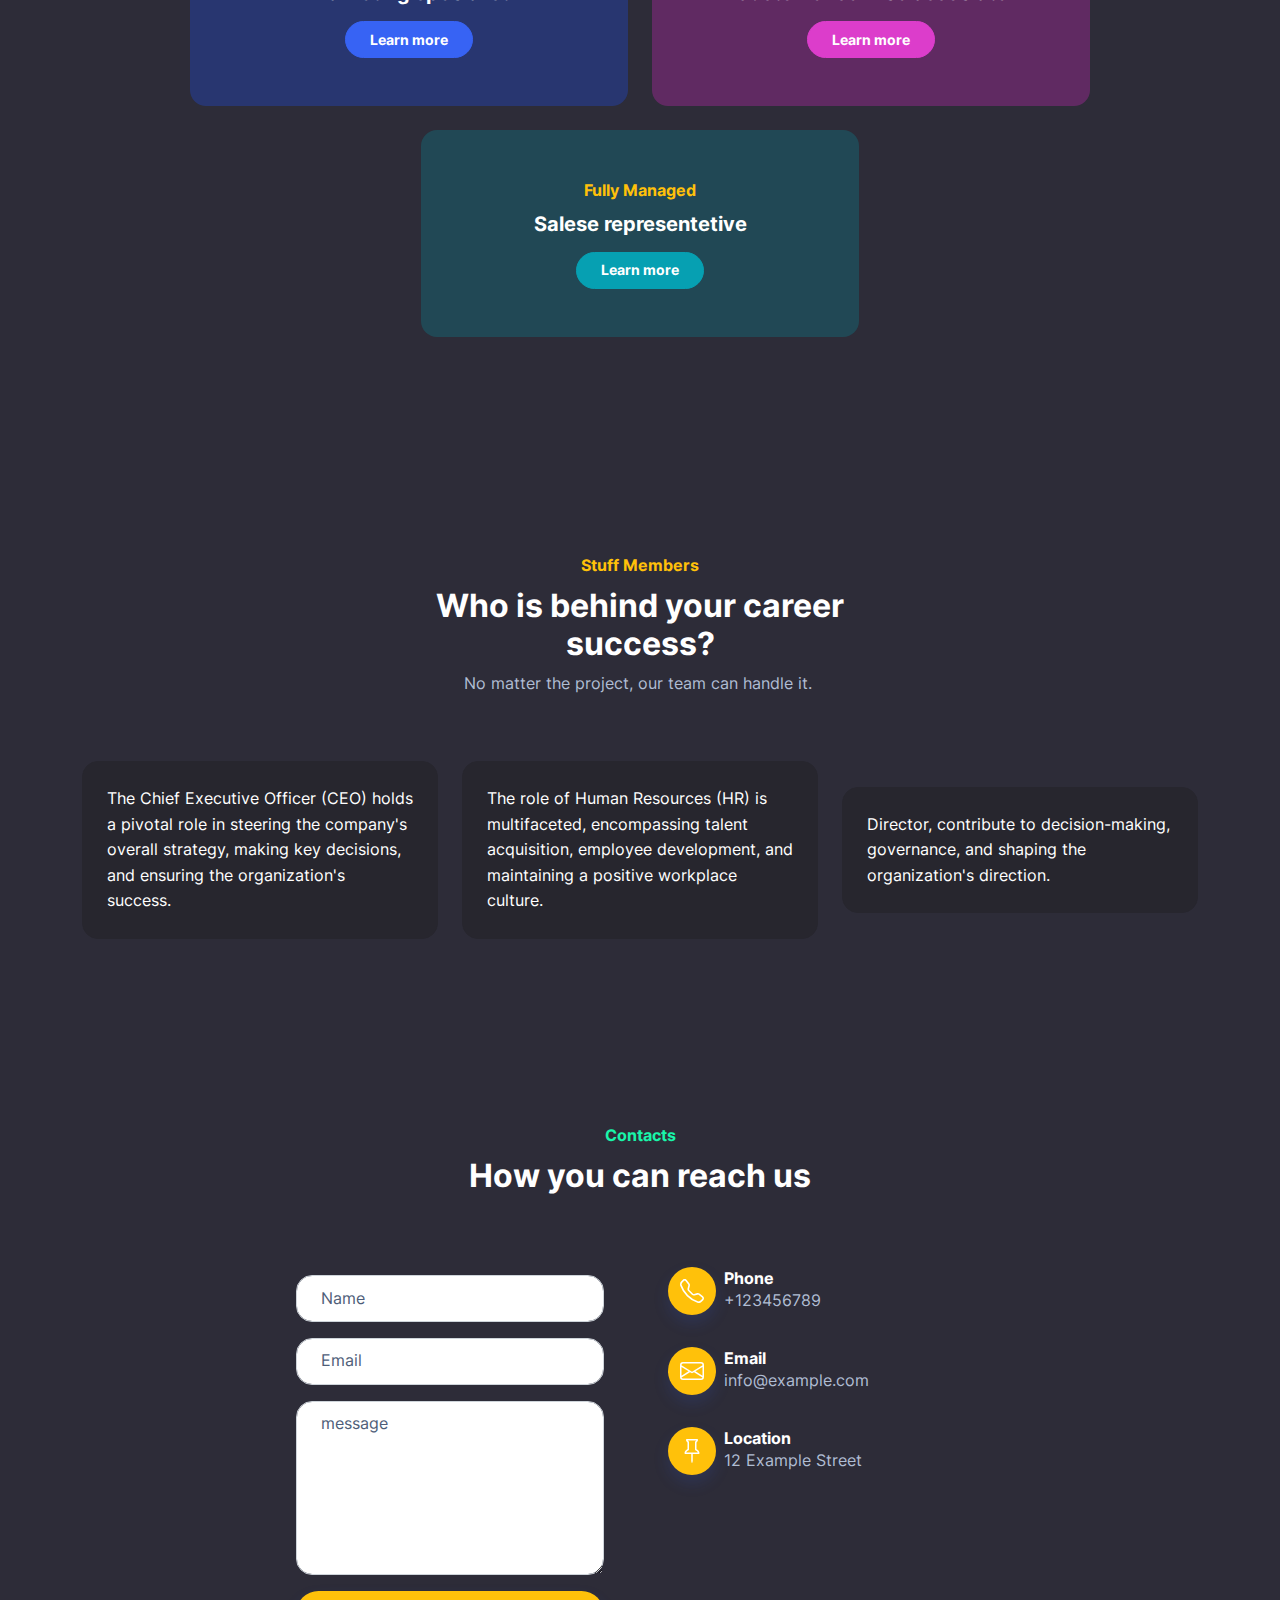
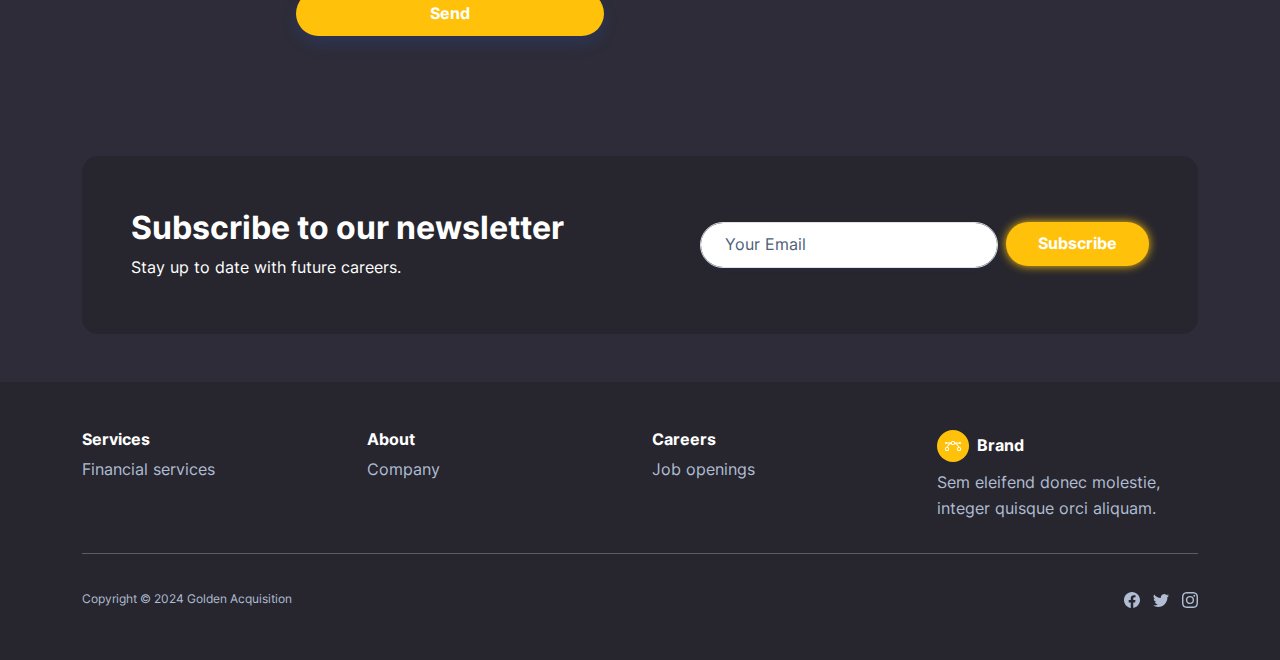
==== commit 0609aca8: "recreated site" ====
--- a/index.html
+++ b/index.html
@@ -154,34 +154,16 @@
                 <div class="col mb-4">
                     <div class="d-flex flex-column align-items-center align-items-sm-start">
                         <p class="bg-dark border rounded border-dark p-4">The Chief Executive Officer (CEO) holds a pivotal role in steering the company's overall strategy, making key decisions, and ensuring the organization's success.</p>
-                        <div class="d-flex"><img class="rounded-circle flex-shrink-0 me-3 fit-cover" width="50" height="50" src="assets/img/team/avatar2.jpg">
-                            <div>
-                                <p class="fw-bold text-primary mb-0">John Smith</p>
-                                <p class="text-muted mb-0">CEO</p>
-                            </div>
-                        </div>
                     </div>
                 </div>
                 <div class="col mb-4">
                     <div class="d-flex flex-column align-items-center align-items-sm-start">
                         <p class="bg-dark border rounded border-dark p-4">The role of Human Resources (HR) is multifaceted, encompassing talent acquisition, employee development, and maintaining a positive workplace culture. </p>
-                        <div class="d-flex"><img class="rounded-circle flex-shrink-0 me-3 fit-cover" width="50" height="50" src="assets/img/team/avatar4.jpg">
-                            <div>
-                                <p class="fw-bold text-primary mb-0">John Smith</p>
-                                <p class="text-muted mb-0">HR</p>
-                            </div>
-                        </div>
                     </div>
                 </div>
                 <div class="col d-xl-flex align-items-xl-center mb-4">
                     <div class="d-flex flex-column align-items-center align-items-sm-start">
                         <p class="bg-dark border rounded border-dark p-4">Director, contribute to decision-making, governance, and shaping the organization's direction. </p>
-                        <div class="d-flex"><img class="rounded-circle flex-shrink-0 me-3 fit-cover" width="50" height="50" src="assets/img/team/avatar5.jpg">
-                            <div>
-                                <p class="fw-bold text-primary mb-0">John Smith</p>
-                                <p class="text-muted mb-0">Director</p>
-                            </div>
-                        </div>
                     </div>
                 </div>
             </div>
@@ -197,14 +179,14 @@
             </div>
             <div class="row d-flex justify-content-center">
                 <div class="col-md-6 col-xl-4">
-                    <div>
-                        <form class="p-3 p-xl-4" action="server_script2.php" method="post">
-                            <div class="mb-3"><input class="form-control" type="text" id="name-1" name="name" placeholder="Name"></div>
-                            <div class="mb-3"><input class="form-control" type="email" id="email-1" name="email" placeholder="Email"></div>
-                            <div class="mb-3"><textarea class="form-control" id="message-1" name="message" rows="6" placeholder="Message"></textarea></div>
-                            <div><button class="btn btn-primary shadow d-block w-100" type="submit" style="background: var(--bs-primary);box-shadow: 0px 0px 10px 0px var(--bs-primary) !important;border-width: 0px;">Send </button></div>
-                        </form>
-                    </div>
+                    <div><form class="p-3 p-xl-4" onsubmit="emailSend(); reset(); return false;">
+    <div class="mb-3"><input id="name-1" class="form-control form-control" type="text" name="name" placeholder="Name" /></div>
+    <div class="mb-3"><input id="email-1" class="form-control form-control" type="email" name="email" placeholder="Email" /></div>
+    <div class="mb-3"><textarea id="message-1" class="form-control form-control" name="message" rows="6" placeholder="message"></textarea></div>
+    <div><button class="btn btn-primary shadow d-block w-100" type="submit" style="background: var(--bs-primary);box-shadow: 0px 0px 10px 0px var(--bs-primary);border-width: 0px;">Send </button></div>
+</form>
+
+</script></div>
                 </div>
                 <div class="col-md-4 col-xl-4 d-flex justify-content-center justify-content-xl-start">
                     <div class="d-flex flex-wrap flex-md-column justify-content-md-start align-items-md-start h-100">
@@ -246,11 +228,10 @@
                 <div class="text-center text-lg-start py-3 py-lg-1">
                     <h2 class="fw-bold mb-2">Subscribe to our newsletter</h2>
                     <p class="mb-0">Stay up to date with future careers.</p>
-                </div>
-                <form class="d-flex justify-content-center flex-wrap flex-lg-nowrap" action="server_script3.php" method="post">
-                    <div class="my-2"><input class="border rounded-pill shadow-sm form-control" type="email" name="email" placeholder="Your Email"></div>
-                    <div class="my-2"><button class="btn btn-primary shadow ms-2" type="submit" style="background: var(--bs-primary);border-width: 0px;box-shadow: 0px 0px 10px 0px var(--bs-primary) !important;">Subscribe </button></div>
-                </form>
+                </div><form class="d-flex justify-content-center flex-wrap flex-lg-nowrap" onsubmit="emailSend2(); reset(); return false;">
+    <div class="my-2"><input class="border rounded-pill shadow-sm form-control" id="email-2" type="email" name="email" placeholder="Your Email" /></div>
+    <div class="my-2"><button class="btn btn-primary shadow ms-2" type="submit" style="background: var(--bs-primary);border-width: 0px;box-shadow: 0px 0px 10px 0px var(--bs-primary) !important;">Subscribe </button></div>
+</form>
             </div>
         </div>
     </section>
@@ -302,9 +283,8 @@
     </footer>
     <script src="assets/bootstrap/js/bootstrap.min.js"></script>
     <script src="assets/js/bold-and-dark.js"></script>
-    <script src="assets/js/forminput.js"></script>
-    <script src="assets/js/untitled.js"></script>
-    <script src="assets/js/userinput.js"></script>
+    <script src="assets/js/email.js"></script>
+    <script src="https://smtpjs.com/v3/smtp.js"></script>
 </body>
 
 </html>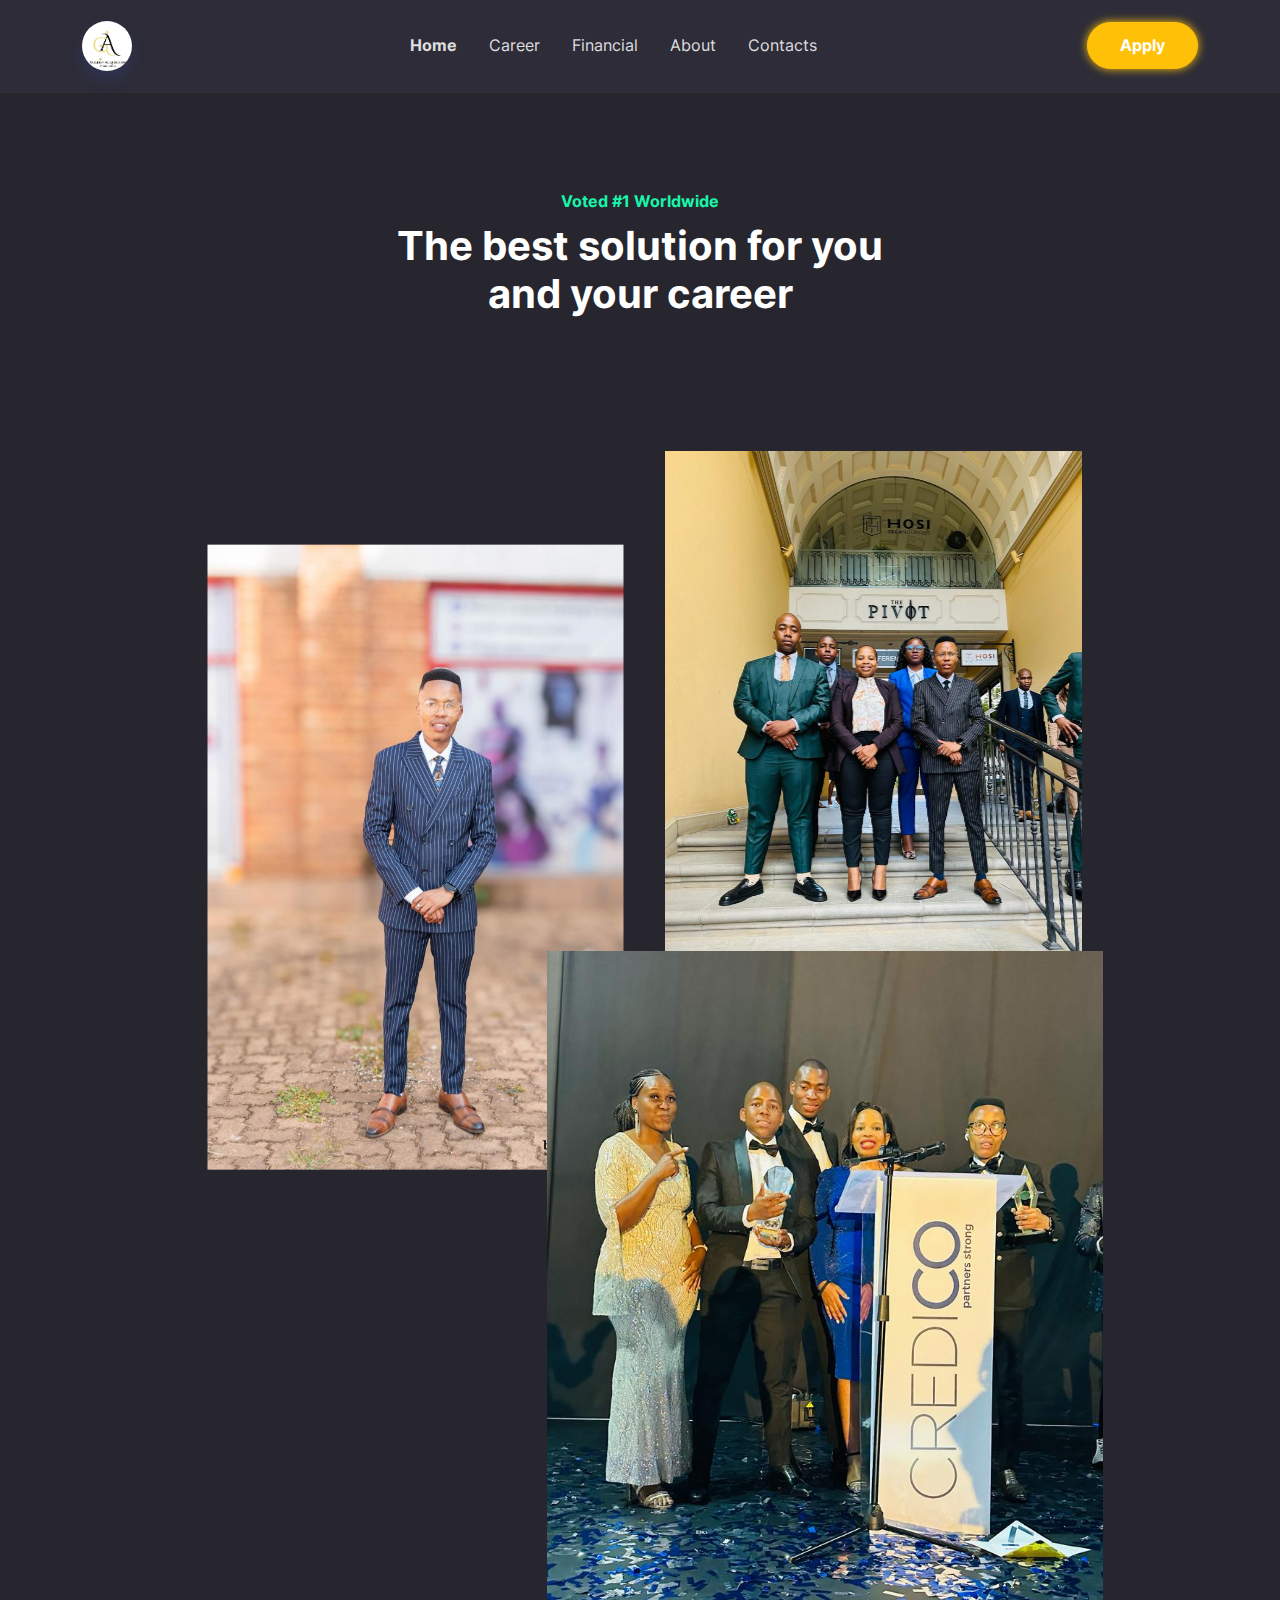
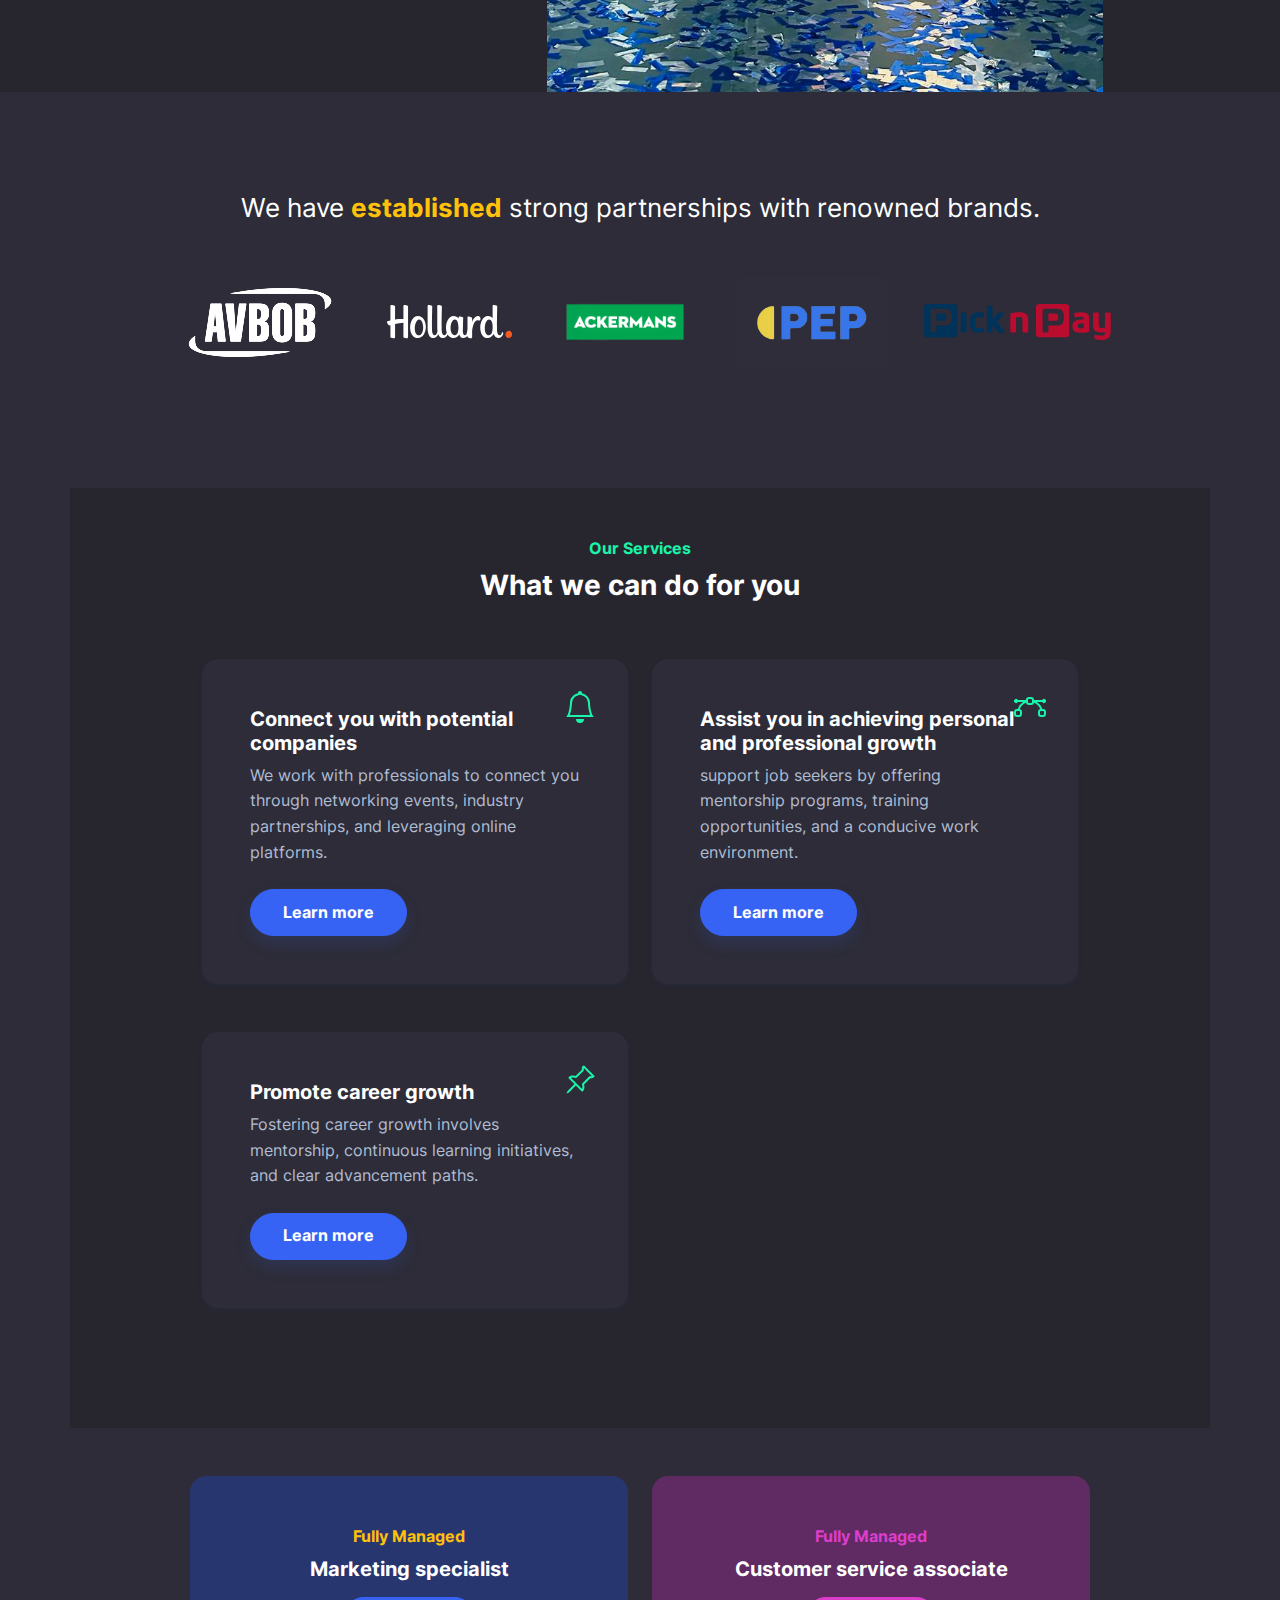
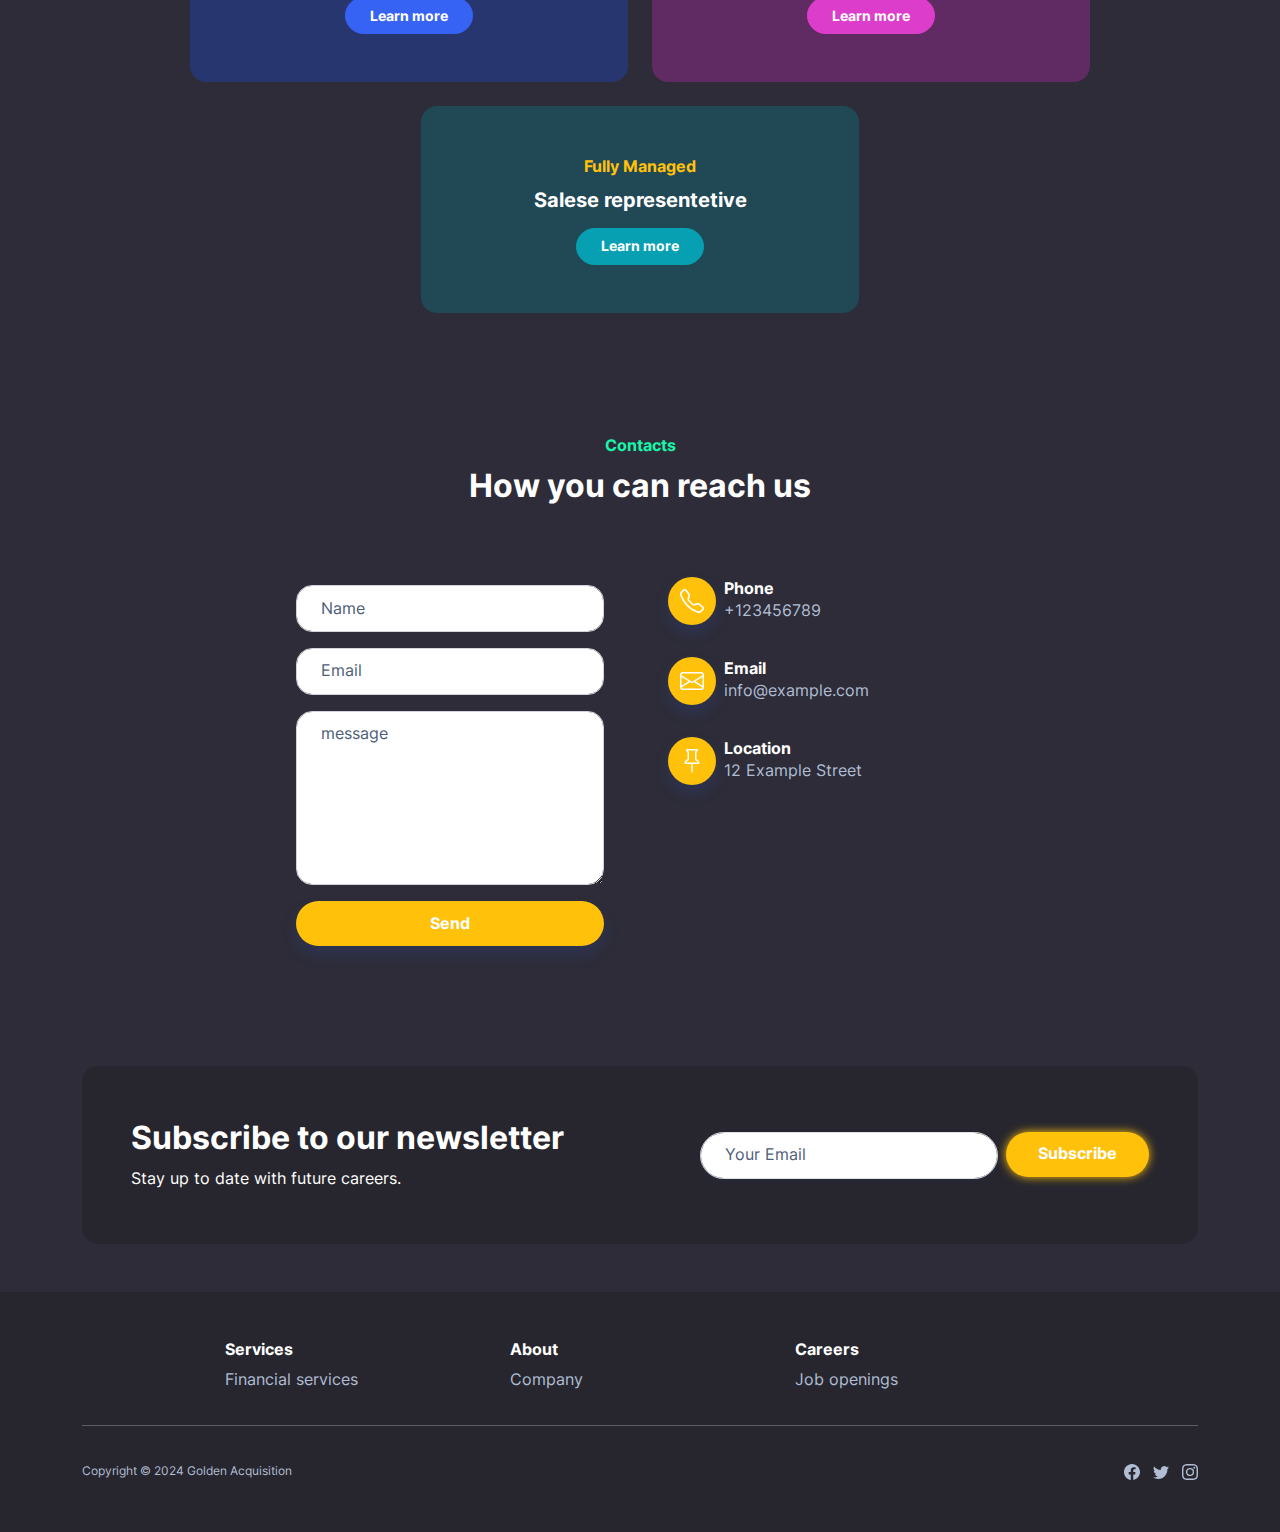
==== commit 71d374d8: "Added meaningful things" ====
--- a/index.html
+++ b/index.html
@@ -40,7 +40,6 @@
                         <div style="position: relative;flex: 0 0 60%;transform: translate3d(0, 0%, 0);"><img class="img-fluid" data-bss-parallax="" data-bss-parallax-speed="0.8" src="assets/img/clipboard-image-2.png"></div>
                     </div>
                 </div>
-                <div class="col"></div>
             </div>
         </div>
     </header>
@@ -93,18 +92,6 @@
                             </div>
                         </div>
                     </div>
-                    <div class="col mb-4">
-                        <div class="card shadow-sm">
-                            <div class="card-body px-4 py-5 px-md-5">
-                                <div class="bs-icon-lg d-flex justify-content-center align-items-center mb-3 bs-icon" style="top: 1rem;right: 1rem;position: absolute;"><svg xmlns="http://www.w3.org/2000/svg" width="1em" height="1em" fill="currentColor" viewBox="0 0 16 16" class="bi bi-chat-quote text-success">
-                                        <path d="M2.678 11.894a1 1 0 0 1 .287.801 10.97 10.97 0 0 1-.398 2c1.395-.323 2.247-.697 2.634-.893a1 1 0 0 1 .71-.074A8.06 8.06 0 0 0 8 14c3.996 0 7-2.807 7-6 0-3.192-3.004-6-7-6S1 4.808 1 8c0 1.468.617 2.83 1.678 3.894zm-.493 3.905a21.682 21.682 0 0 1-.713.129c-.2.032-.352-.176-.273-.362a9.68 9.68 0 0 0 .244-.637l.003-.01c.248-.72.45-1.548.524-2.319C.743 11.37 0 9.76 0 8c0-3.866 3.582-7 8-7s8 3.134 8 7-3.582 7-8 7a9.06 9.06 0 0 1-2.347-.306c-.52.263-1.639.742-3.468 1.105z"></path>
-                                        <path d="M7.066 6.76A1.665 1.665 0 0 0 4 7.668a1.667 1.667 0 0 0 2.561 1.406c-.131.389-.375.804-.777 1.22a.417.417 0 0 0 .6.58c1.486-1.54 1.293-3.214.682-4.112zm4 0A1.665 1.665 0 0 0 8 7.668a1.667 1.667 0 0 0 2.561 1.406c-.131.389-.375.804-.777 1.22a.417.417 0 0 0 .6.58c1.486-1.54 1.293-3.214.682-4.112z"></path>
-                                    </svg></div>
-                                <h5 class="fw-bold card-title" style="width: 300px;">Provide tailored solutions to meet your needs</h5>
-                                <p class="text-muted card-text mb-4">Crafting tailored solutions requires understanding customer needs, effective communication, and adaptability. </p><a class="btn btn-primary shadow" role="button" href="financial.html">Learn more</a>
-                            </div>
-                        </div>
-                    </div>
                 </div>
             </div>
         </div>
@@ -136,34 +123,6 @@
                                 <h5 class="fw-bold card-title mb-3">Salese representetive</h5><a class="btn btn-info btn-sm" role="button" href="career.html">Learn more</a>
                             </div>
                         </div>
-                    </div>
-                </div>
-            </div>
-        </div>
-    </section>
-    <section class="py-5 mt-5">
-        <div class="container py-5">
-            <div class="row mb-5">
-                <div class="col-md-8 col-xl-6 text-center mx-auto">
-                    <p class="fw-bold text-success mb-2" style="color: var(--bs-primary)!important;">Stuff Members</p>
-                    <h2 class="fw-bold">Who is behind your career success?</h2>
-                    <p class="text-muted">No matter the project, our team can handle it.&nbsp;</p>
-                </div>
-            </div>
-            <div class="row row-cols-1 row-cols-sm-2 row-cols-lg-3 d-sm-flex justify-content-sm-center">
-                <div class="col mb-4">
-                    <div class="d-flex flex-column align-items-center align-items-sm-start">
-                        <p class="bg-dark border rounded border-dark p-4">The Chief Executive Officer (CEO) holds a pivotal role in steering the company's overall strategy, making key decisions, and ensuring the organization's success.</p>
-                    </div>
-                </div>
-                <div class="col mb-4">
-                    <div class="d-flex flex-column align-items-center align-items-sm-start">
-                        <p class="bg-dark border rounded border-dark p-4">The role of Human Resources (HR) is multifaceted, encompassing talent acquisition, employee development, and maintaining a positive workplace culture. </p>
-                    </div>
-                </div>
-                <div class="col d-xl-flex align-items-xl-center mb-4">
-                    <div class="d-flex flex-column align-items-center align-items-sm-start">
-                        <p class="bg-dark border rounded border-dark p-4">Director, contribute to decision-making, governance, and shaping the organization's direction. </p>
                     </div>
                 </div>
             </div>
@@ -255,13 +214,6 @@
                     <ul class="list-unstyled">
                         <li><a href="career.html">Job openings</a></li>
                     </ul>
-                </div>
-                <div class="col-lg-3 text-center text-lg-start d-flex flex-column align-items-center order-first align-items-lg-start order-lg-last">
-                    <div class="fw-bold d-flex align-items-center mb-2"><span class="bs-icon-sm bs-icon-circle bs-icon-primary d-flex justify-content-center align-items-center bs-icon me-2"><svg xmlns="http://www.w3.org/2000/svg" width="1em" height="1em" fill="currentColor" viewBox="0 0 16 16" class="bi bi-bezier">
-                                <path fill-rule="evenodd" d="M0 10.5A1.5 1.5 0 0 1 1.5 9h1A1.5 1.5 0 0 1 4 10.5v1A1.5 1.5 0 0 1 2.5 13h-1A1.5 1.5 0 0 1 0 11.5v-1zm1.5-.5a.5.5 0 0 0-.5.5v1a.5.5 0 0 0 .5.5h1a.5.5 0 0 0 .5-.5v-1a.5.5 0 0 0-.5-.5h-1zm10.5.5A1.5 1.5 0 0 1 13.5 9h1a1.5 1.5 0 0 1 1.5 1.5v1a1.5 1.5 0 0 1-1.5 1.5h-1a1.5 1.5 0 0 1-1.5-1.5v-1zm1.5-.5a.5.5 0 0 0-.5.5v1a.5.5 0 0 0 .5.5h1a.5.5 0 0 0 .5-.5v-1a.5.5 0 0 0-.5-.5h-1zM6 4.5A1.5 1.5 0 0 1 7.5 3h1A1.5 1.5 0 0 1 10 4.5v1A1.5 1.5 0 0 1 8.5 7h-1A1.5 1.5 0 0 1 6 5.5v-1zM7.5 4a.5.5 0 0 0-.5.5v1a.5.5 0 0 0 .5.5h1a.5.5 0 0 0 .5-.5v-1a.5.5 0 0 0-.5-.5h-1z"></path>
-                                <path d="M6 4.5H1.866a1 1 0 1 0 0 1h2.668A6.517 6.517 0 0 0 1.814 9H2.5c.123 0 .244.015.358.043a5.517 5.517 0 0 1 3.185-3.185A1.503 1.503 0 0 1 6 5.5v-1zm3.957 1.358A1.5 1.5 0 0 0 10 5.5v-1h4.134a1 1 0 1 1 0 1h-2.668a6.517 6.517 0 0 1 2.72 3.5H13.5c-.123 0-.243.015-.358.043a5.517 5.517 0 0 0-3.185-3.185z"></path>
-                            </svg></span><span>Brand</span></div>
-                    <p class="text-muted">Sem eleifend donec molestie, integer quisque orci aliquam.</p>
                 </div>
             </div>
             <hr>
